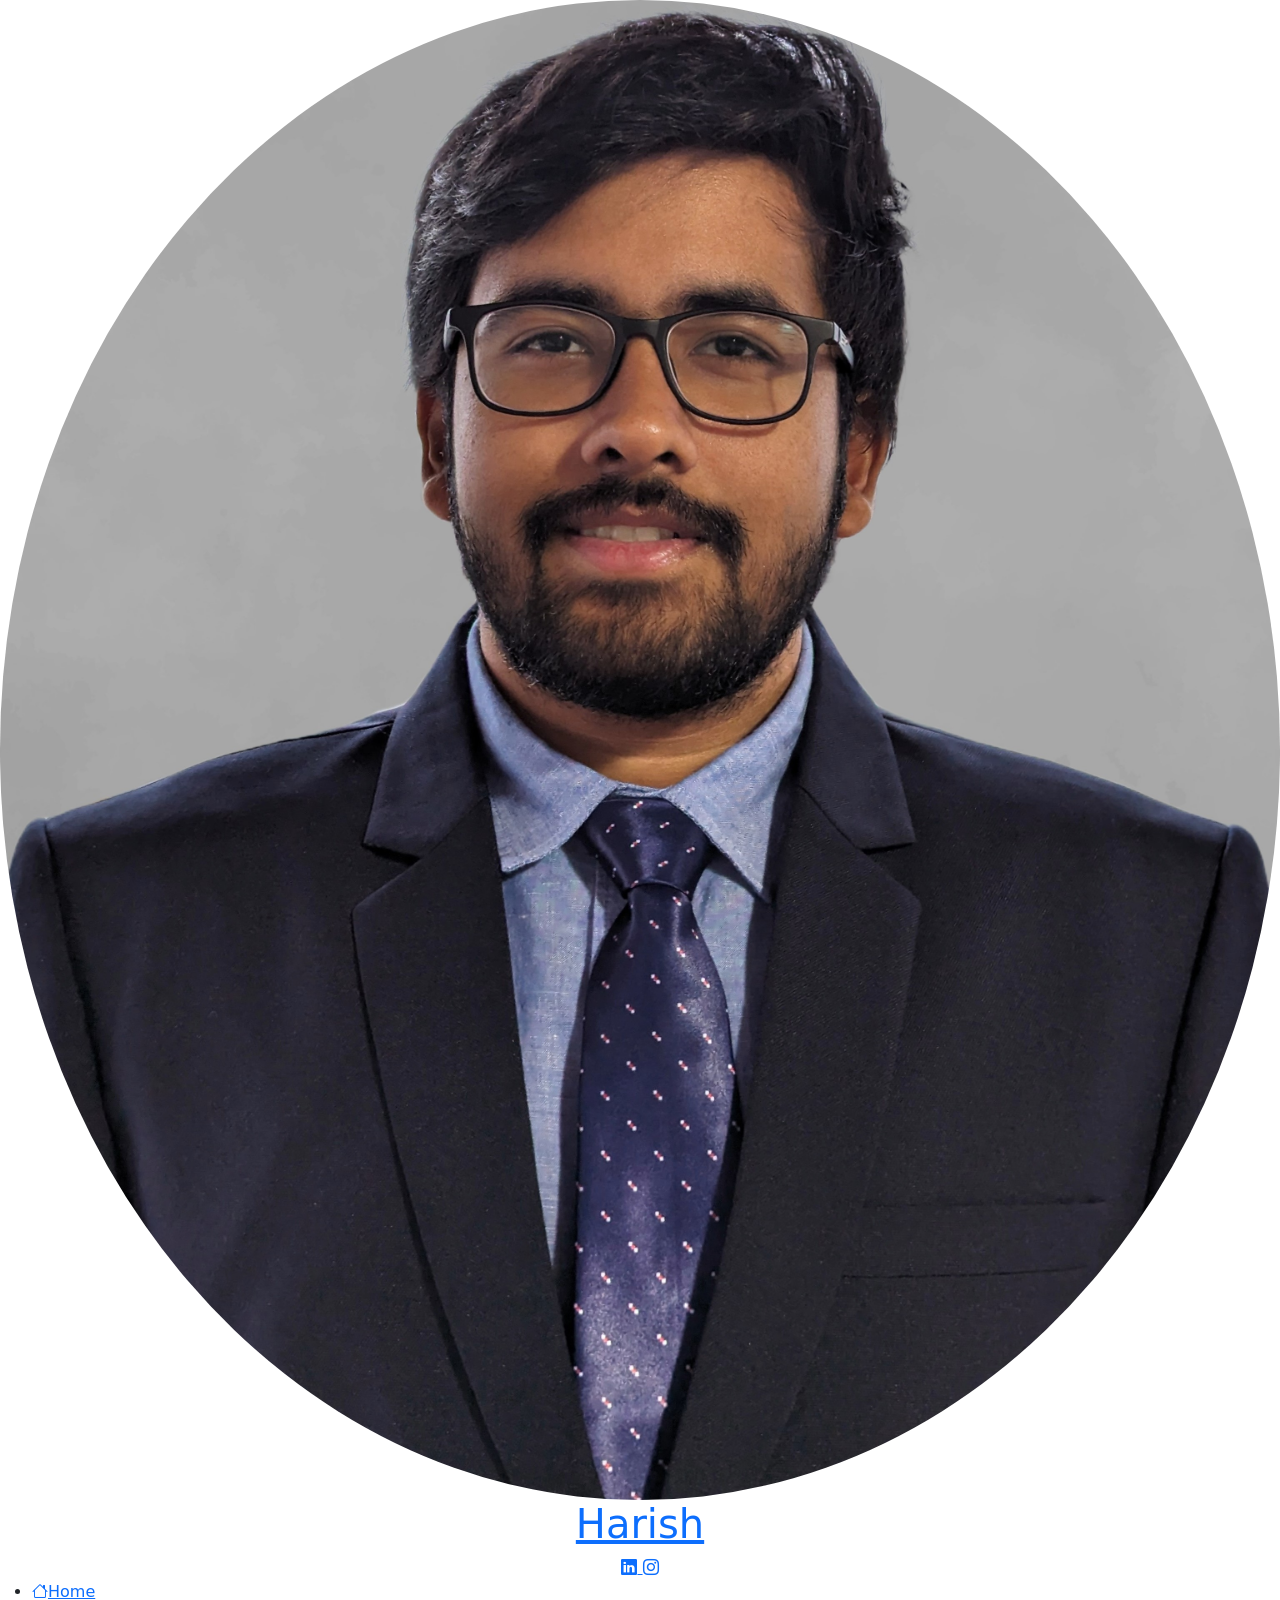
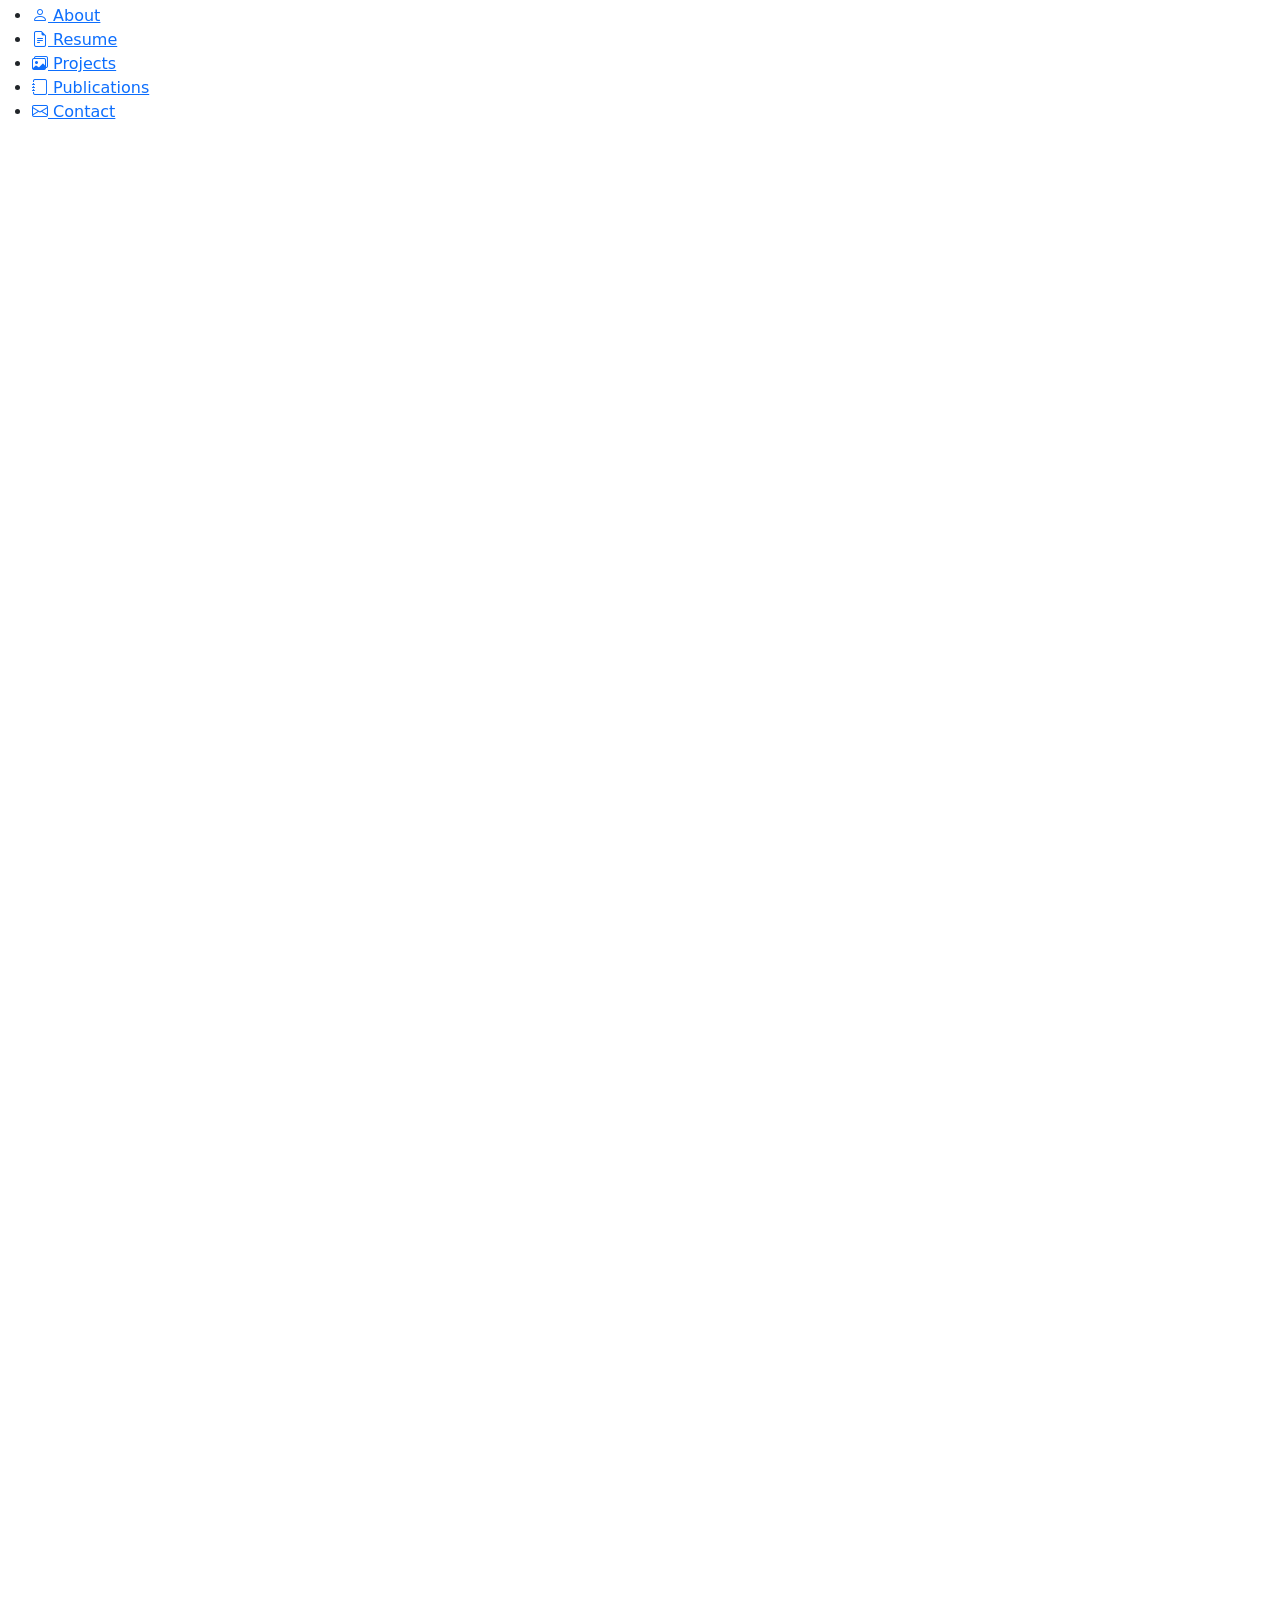
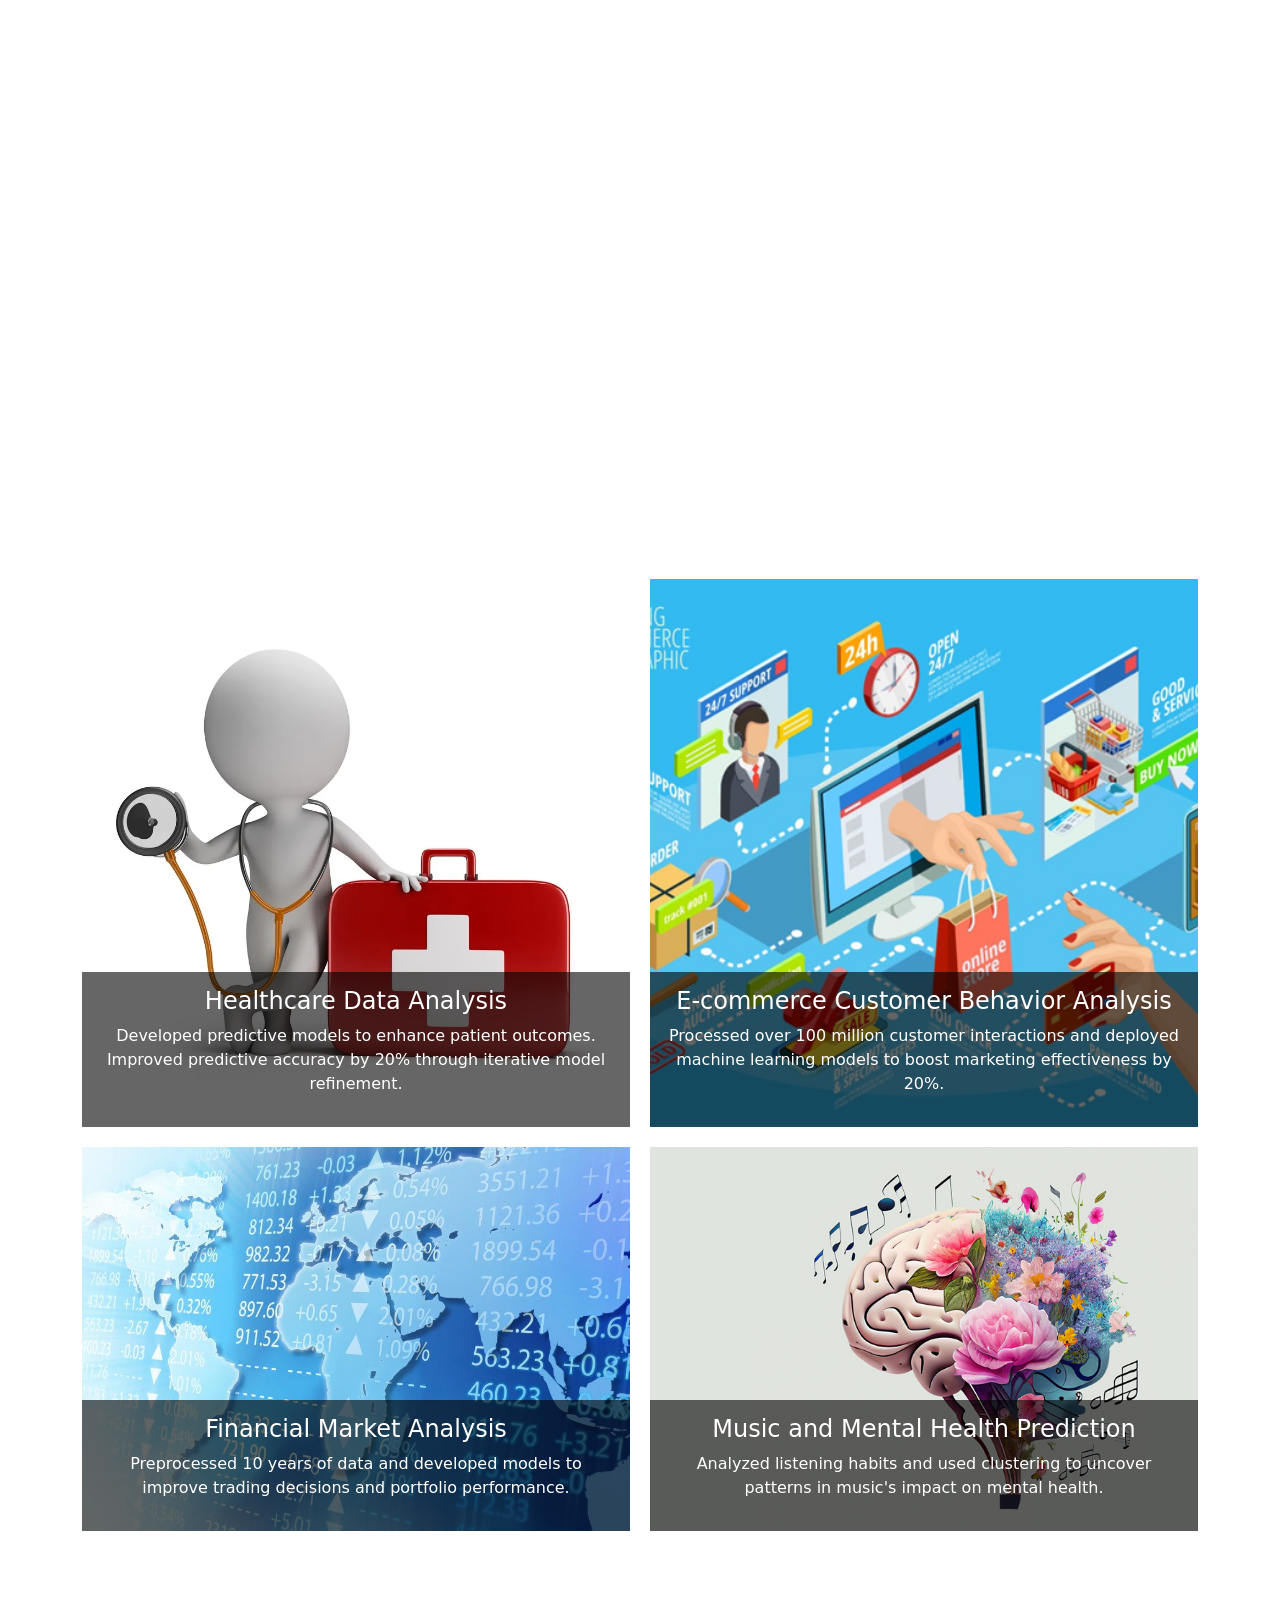
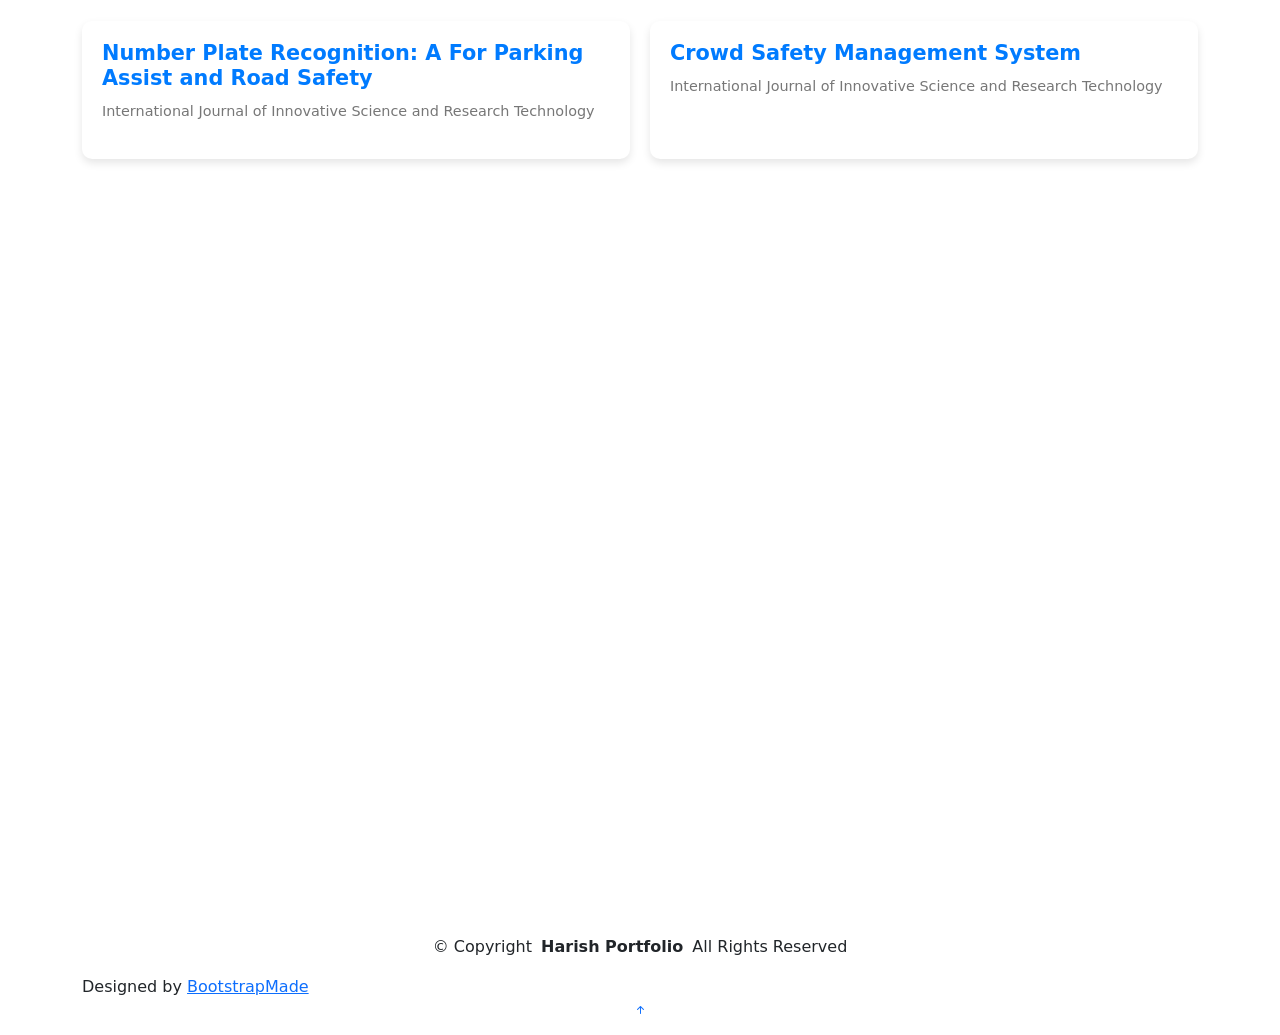
==== index.html @ 0afc2d3a "Update index.html" ====
<!DOCTYPE html>
<html lang="en">

<head>
  <meta charset="utf-8">
  <meta content="width=device-width, initial-scale=1.0" name="viewport">
  <title>Harish Portfolio</title>
  <meta content="" name="description">
  <meta content="" name="keywords">

  <!-- Favicons -->
  <link href="assets/img/Logo-Portfolio.jpg" rel="icon">
  <link href="assets/img/apple-touch-icon.png" rel="apple-touch-icon">

  <!-- Fonts -->
  <link href="https://fonts.googleapis.com" rel="preconnect">
  <link href="https://fonts.gstatic.com" rel="preconnect" crossorigin>
  <link href="https://fonts.googleapis.com/css2?family=Roboto:ital,wght@0,100;0,300;0,400;0,500;0,700;0,900;1,100;1,300;1,400;1,500;1,700;1,900&family=Poppins:ital,wght@0,100;0,200;0,300;0,400;0,500;0,600;0,700;0,800;0,900;1,100;1,200;1,300;1,400;1,500;1,600;1,700;1,800;1,900&family=Raleway:ital,wght@0,100;0,200;0,300;0,400;0,500;0,600;0,700;0,800;0,900;1,100;1,200;1,300;1,400;1,500;1,600;1,700;1,800;1,900&display=swap" rel="stylesheet">
  <link rel="stylesheet" href="https://cdnjs.cloudflare.com/ajax/libs/font-awesome/6.0.0-beta3/css/all.min.css">

  
  <!-- Vendor CSS Files -->
  <link href="assets/vendor/bootstrap/css/bootstrap.min.css" rel="stylesheet">
  <link href="assets/vendor/bootstrap-icons/bootstrap-icons.css" rel="stylesheet">
  <link href="assets/vendor/aos/aos.css" rel="stylesheet">
  <link href="assets/vendor/glightbox/css/glightbox.min.css" rel="stylesheet">
  <link href="assets/vendor/swiper/swiper-bundle.min.css" rel="stylesheet">

  <!-- Main CSS File -->
  <link href="assets/css/main.css" rel="stylesheet">

  <!-- =======================================================
  * Template Name: iPortfolio
  * Template URL: https://bootstrapmade.com/iportfolio-bootstrap-portfolio-websites-template/
  * Updated: Jun 29 2024 with Bootstrap v5.3.3
  * Author: BootstrapMade.com
  * License: https://bootstrapmade.com/license/
  ======================================================== -->
</head>

<body class="index-page">

  <header id="header" class="header dark-background d-flex flex-column">
    <i class="header-toggle d-xl-none bi bi-list"></i>

    <div class="profile-img">
      <img src="assets\img\prof.jpeg" alt="" class="img-fluid rounded-circle">
    </div>

    <a href="index.html" class="logo d-flex align-items-center justify-content-center">
      <!-- Uncomment the line below if you also wish to use an image logo -->
      <!-- <img src="assets/img/logo.png" alt=""> -->
      <h1 class="sitename">Harish</h1>
    </a>

    <div class="social-links text-center">
      <a href="https://www.linkedin.com/in/sreeharishar/" class="linkedin" target="_blank" rel="noopener noreferrer">
        <i class="bi bi-linkedin"></i>
      </a>
      <a href="https://www.instagram.com/__harishh.___/" class="instagram" target="_blank" rel="noopener noreferrer">
        <i class="bi bi-instagram"></i>
      </a>
    </div>
    

    <nav id="navmenu" class="navmenu">
      <ul>
        <li><a href="#hero" class="active"><i class="bi bi-house navicon"></i>Home</a></li>
        <li><a href="#about"><i class="bi bi-person navicon"></i> About</a></li>
        <li><a href="#resume"><i class="bi bi-file-earmark-text navicon"></i> Resume</a></li>
        <li><a href="#projects"><i class="bi bi-images navicon"></i> Projects</a></li>
        <li><a href="#publications"><i class="bi bi-journal navicon"></i> Publications</a></li>
        <li><a href="#contact"><i class="bi bi-envelope navicon"></i> Contact</a></li>
      </ul>
    </nav>

  </header>

  <main class="main">

    <!-- Hero Section -->
    <section id="hero" class="hero section dark-background">

      <img src="https://nursing.buffalo.edu/content/nursing/about-us/about-the-university/_jcr_content/par/image_0.img.original.jpg/1655302880400.jpg" alt="" data-aos="fade-in" class="">

      <div class="container" data-aos="fade-up" data-aos-delay="100">
        <h2>Sree Harish Rajan<br>Ambalam Rajasimman</h2>
        <p>I'm a <span class="typed" data-typed-items="Data Analyst,Data Scientist">Data Scientist</span><span class="typed-cursor typed-cursor--blink" aria-hidden="true"></span><span class="typed-cursor typed-cursor--blink" aria-hidden="true"></span></p>
      </div>

    </section><!-- /Hero Section -->

    <!-- About Section -->
<section id="about" class="about section">
  <!-- Section Title -->
  <div class="container section-title" data-aos="fade-up">
    <h2>About</h2>
    <p>I’m Harish, a Data Science graduate with expertise in Data Analytics, Machine Learning, and Big Data Technologies. With over three years of experience as a Data Analytics Specialist, I have a proven track record of creating impactful dashboards, optimizing data pipelines, and developing predictive models. Passionate about leveraging data to drive business decisions, I thrive on tackling complex challenges and contributing to innovative projects. My dedication lies in transforming raw data into actionable insights that enhance operational efficiency and business performance.</p>
  </div><!-- End Section Title -->

  <div class="container" data-aos="fade-up" data-aos-delay="100">
    <div class="row gy-4 justify-content-center">
      <div class="col-lg-4">
        <img src="assets\img\prof.jpeg" class="img-fluid rounded" alt="">
      </div>
      <div class="col-lg-8 content">
        <h2>Data Analyst</h2>
        <p class="py-3">
          Experienced in building data-driven solutions, my expertise spans across advanced analytics, machine learning, and cloud computing. I specialize in creating intuitive Power BI dashboards and developing scalable data pipelines to support decision-making.
        </p>
        <div class="row">
          <div class="col-lg-6">
            <ul>
              <li><i class="bi bi-chevron-right"></i> <strong>Phone:</strong> <span>+1 716 617 0242</span></li>
              <li><i class="bi bi-chevron-right"></i> <strong>Email:</strong> <span>sambalam@buffalo.edu</span></li>
            </ul>
          </div>
          <div class="col-lg-6">
            <ul>
              <li><i class="bi bi-chevron-right"></i> <strong>Degree:</strong> <span>Master’s in Data Science</span></li>
              <li><i class="bi bi-chevron-right"></i> <strong>Location:</strong> <span>USA</span></li>
            </ul>
          </div>
        </div>
      </div>
    </div>
  </div>
</section><!-- /About Section -->

<!-- Stats Section -->
<section id="stats" class="stats section">
  <div class="container" data-aos="fade-up" data-aos-delay="100">
    <div class="row gy-4">
      <div class="col-lg-3 col-md-6">
        <div class="stats-item">
          <i class="bi bi-emoji-smile"></i>
          <span data-purecounter-start="0" data-purecounter-end="3" data-purecounter-duration="1" class="purecounter"></span>
          <p><strong>Years of Experience</strong> <span>as Data Analyst</span></p>
        </div>
      </div><!-- End Stats Item -->

      <div class="col-lg-3 col-md-6">
        <div class="stats-item">
          <i class="bi bi-journal-richtext"></i>
          <span data-purecounter-start="0" data-purecounter-end="20" data-purecounter-duration="1" class="purecounter"></span>
          <p><strong>Plus Projects completed</strong> <span>successfully</span></p>
        </div>
      </div><!-- End Stats Item -->


         <!-- 
          <div class="col-lg-3 col-md-6">
            <div class="stats-item">
              <i class="bi bi-headset"></i>
              <span data-purecounter-start="0" data-purecounter-end="1453" data-purecounter-duration="1" class="purecounter"></span>
              <p><strong>Hours Of Support</strong> <span>aut commodi quaerat</span></p>
            </div>
          </div> 
          End Stats Item
           -->
          <!--
          <div class="col-lg-3 col-md-6">
            <div class="stats-item">
              <i class="bi bi-people"></i>
              <span data-purecounter-start="0" data-purecounter-end="32" data-purecounter-duration="1" class="purecounter"></span>
              <p><strong>Hard Workers</strong> <span>rerum asperiores dolor</span></p>
            </div>
          </div> 
          End Stats Item
           -->
            


        </div>

      </div>

    </section><!-- /Stats Section -->

<section id="skills" class="skills section light-background">

  <!-- Section Title -->
  <div class="container section-title" data-aos="fade-up">
    <h2>Skills</h2>
  </div><!-- End Section Title -->

  <div class="container" data-aos="fade-up" data-aos-delay="100">

    <div class="row skills-content skills-animation">

      <div class="col-lg-6">

        <div class="progress">
          <span class="skill"><span>Data Analysis</span> <i class="val">90%</i></span>
          <div class="progress-bar-wrap">
            <div class="progress-bar" role="progressbar" aria-valuenow="90" aria-valuemin="0" aria-valuemax="100"></div>
          </div>
        </div><!-- End Skills Item -->

        <div class="progress">
          <span class="skill"><span>SQL (MySQL, PostgreSQL, MS SQL)</span> <i class="val">90%</i></span>
          <div class="progress-bar-wrap">
            <div class="progress-bar" role="progressbar" aria-valuenow="90" aria-valuemin="0" aria-valuemax="100"></div>
          </div>
        </div><!-- End Skills Item -->

        <div class="progress">
          <span class="skill"><span>Data Visualization</span> <i class="val">85%</i></span>
          <div class="progress-bar-wrap">
            <div class="progress-bar" role="progressbar" aria-valuenow="85" aria-valuemin="0" aria-valuemax="100"></div>
          </div>
        </div><!-- End Skills Item -->

        <div class="progress">
          <span class="skill"><span>Power BI</span> <i class="val">85%</i></span>
          <div class="progress-bar-wrap">
            <div class="progress-bar" role="progressbar" aria-valuenow="85" aria-valuemin="0" aria-valuemax="100"></div>
          </div>
        </div><!-- End Skills Item -->

        <div class="progress">
          <span class="skill"><span>Tableau</span> <i class="val">80%</i></span>
          <div class="progress-bar-wrap">
            <div class="progress-bar" role="progressbar" aria-valuenow="80" aria-valuemin="0" aria-valuemax="100"></div>
          </div>
        </div><!-- End Skills Item -->

        <div class="progress">
          <span class="skill"><span>Machine Learning</span> <i class="val">75%</i></span>
          <div class="progress-bar-wrap">
            <div class="progress-bar" role="progressbar" aria-valuenow="75" aria-valuemin="0" aria-valuemax="100"></div>
          </div>
        </div><!-- End Skills Item -->

        <div class="progress">
          <span class="skill"><span>Python (Pandas, NumPy, Scikit-Learn)</span> <i class="val">80%</i></span>
          <div class="progress-bar-wrap">
            <div class="progress-bar" role="progressbar" aria-valuenow="80" aria-valuemin="0" aria-valuemax="100"></div>
          </div>
        </div><!-- End Skills Item -->

      </div>

      <div class="col-lg-6">

        <div class="progress">
          <span class="skill"><span>Predictive Modeling</span> <i class="val">75%</i></span>
          <div class="progress-bar-wrap">
            <div class="progress-bar" role="progressbar" aria-valuenow="75" aria-valuemin="0" aria-valuemax="100"></div>
          </div>
        </div><!-- End Skills Item -->

        <div class="progress">
          <span class="skill"><span>Statistical Data Analysis</span> <i class="val">75%</i></span>
          <div class="progress-bar-wrap">
            <div class="progress-bar" role="progressbar" aria-valuenow="75" aria-valuemin="0" aria-valuemax="100"></div>
          </div>
        </div><!-- End Skills Item -->

        <div class="progress">
          <span class="skill"><span>AWS (S3, Redshift, Lambda)</span> <i class="val">70%</i></span>
          <div class="progress-bar-wrap">
            <div class="progress-bar" role="progressbar" aria-valuenow="70" aria-valuemin="0" aria-valuemax="100"></div>
          </div>
        </div><!-- End Skills Item -->

        <div class="progress">
          <span class="skill"><span>Data Mining & ETL Processes</span> <i class="val">70%</i></span>
          <div class="progress-bar-wrap">
            <div class="progress-bar" role="progressbar" aria-valuenow="70" aria-valuemin="0" aria-valuemax="100"></div>
          </div>
        </div><!-- End Skills Item -->

        <div class="progress">
          <span class="skill"><span>Cloud Computing (Google Cloud Platform, AWS)</span> <i class="val">70%</i></span>
          <div class="progress-bar-wrap">
            <div class="progress-bar" role="progressbar" aria-valuenow="70" aria-valuemin="0" aria-valuemax="100"></div>
          </div>
        </div><!-- End Skills Item -->

        <div class="progress">
          <span class="skill"><span>Big Data Technologies (Apache Spark, Hadoop)</span> <i class="val">75%</i></span>
          <div class="progress-bar-wrap">
            <div class="progress-bar" role="progressbar" aria-valuenow="75" aria-valuemin="0" aria-valuemax="100"></div>
          </div>
        </div><!-- End Skills Item -->

      </div>

    </div>

  </div>

</section><!-- /Skills Section -->



<!-- Resume Section -->
<section id="resume" class="resume section">

  <!-- Section Title -->
  <div class="container section-title" data-aos="fade-up">
    <h2>Resume</h2>
    <p>Experienced Data Analyst with a strong background in statistical analysis, data visualization, and machine learning. Proven track record of improving data efficiency and decision-making through advanced analytical skills and expertise in tools like Power BI, SQL, and machine learning techniques.</p>
  </div><!-- End Section Title -->

  <div class="container">

    <div class="row">
      

      <!-- Professional Experience Section (Updated) -->
      <div class="col-lg-6" data-aos="fade-up" data-aos-delay="100">
        <h3 class="resume-title">Professional Experience</h3>

        <div class="resume-item">
          <h4>Data Analytics Specialist</h4>
          <h5>Jan 2020 - Jan 2023</h5>
          <p><em>SRS Electronics, India</em></p>
          <ul>
            <li>Automated Power BI dashboards using Python and DAX, streamlining reporting processes and enhancing decision-making through real-time insights.</li>
            <li>Designed and implemented optimized data pipelines using AWS services (S3, Lambda, Redshift), reducing processing time by 40% and improving data retrieval efficiency.</li>
            <li>Developed predictive models using machine learning techniques (Scikit-Learn, Pandas), improving customer satisfaction by 15% through better-targeted strategies.</li>
            <li>Built interactive Power BI reports and dashboards, incorporating key performance indicators (KPIs) to support strategic business decisions, improving operational transparency.</li>
            <li>Collaborated with cross-functional teams to build scalable data-driven solutions, solving key organizational challenges and driving operational efficiency.</li>
            <li>Used SQL and PostgreSQL to create and maintain robust ETL processes, ensuring seamless integration and data consistency across business-critical systems.</li>
            <li>Conducted statistical analysis (e.g., regression, hypothesis testing) to identify trends and anomalies, leading to a 10% increase in sales performance.</li>
          </ul>
        </div><!-- End Resume Item -->

      </div><!-- End Professional Experience Section -->

      <!-- Education Section (Updated) -->
      <div class="col-lg-6" data-aos="fade-up" data-aos-delay="200">
        <h3 class="resume-title">Education</h3>

        <div class="resume-item">
          <h4>Master of Science in Data Science</h4>
          <h5>2023-2024</h5>
          <p><em>University at Buffalo - SUNY, NY</em></p>
          <p>Completed my Master's in Data Science, with a focus on Statistical Analysis, Data Intensive Computing, Machine Learning, Data Mining, and Data Visualization. Applied machine learning algorithms for predictive analytics, significantly improving decision-making processes.</p>
        </div><!-- End Resume Item -->

        <div class="resume-item">
          <h4>Bachelor's in Electronics and Communication Engineering</h4>
          <h5>2017-2021</h5>
          <p><em>Anna University, India</em></p>
          <p>Completed my Bachelor's in Electronics and Communication Engineering, building a strong foundation in Electronics, Communication Systems, and Signal Processing, which enhanced my problem-solving abilities in data analytics and engineering domains.</p>
        </div><!-- End Resume Item -->

      </div><!-- End Education Section -->

    </div><!-- End Row -->



    
<!-- Resume PDF Link -->
<section id="resume" class="resume section light-background">
  <div class="container" data-aos="fade-up">
    <div class="row gy-4">
      <div class="col-lg-4 col-md-6 mx-auto">
        <div class="card download-card" style="border: 1px solid #007bff; border-radius: 8px; overflow: hidden; background-color: #fff; padding: 30px; text-align: center;">
          <!-- Download Text -->
          <a href="assets/resume/resume.pdf" target="_blank" class="btn btn-primary" style="text-decoration: none; color: #007bff; font-size: 1.2em;">Download My Resume</a>
        </div>
      </div><!-- End Resume Card -->
    </div>
  </div>
</section><!-- End Resume Section -->

<!-- CSS for Hover Magnify Effect -->
<style>
  .download-card {
    transition: transform 0.3s ease-in-out;
  }

  .download-card:hover {
    transform: scale(1.25); /* Slight magnification effect */
  }

  .btn-primary {
    border-color: #007bff;
    background-color: #007bff;
  }

  .btn-primary:hover {
    background-color: #0056b3;
    border-color: #0056b3;
  }
</style>

    


  </div><!-- End Container -->

</section><!-- End Resume Section -->


<!-- Project Section -->
<section id="projects" class="projects section light-background">

  <!-- Section Title -->
  <div class="container section-title" data-aos="fade-up">
    <h2>Projects</h2>
    <p>Developed predictive models and visualized data insights in healthcare, e-commerce, and financial sectors, improving outcomes and efficiency by up to 30%. Enhanced decision-making through advanced data processing and real-time analytics.</p>
  </div><!-- End Section Title -->

  <div class="container">

    <div class="portfolio-grid" style="display: flex; flex-wrap: wrap; gap: 20px;">
      <div class="portfolio-item" style="flex: 1 1 calc(50% - 20px); box-sizing: border-box; position: relative; overflow: hidden;">
        <img src="assets/img/portfolio/healthcare.jpg" alt="Healthcare Data Analysis" class="project-image">
        <div class="portfolio-info" style="position: absolute; bottom: 0; left: 0; right: 0; background: rgba(0, 0, 0, 0.6); color: #fff; padding: 15px; text-align: center;">
          <h4 style="color: #fff;">Healthcare Data Analysis</h4>
          <p>Developed predictive models to enhance patient outcomes. Improved predictive accuracy by 20% through iterative model refinement.</p>
        </div>
      </div><!-- End Portfolio Item -->

      <div class="portfolio-item" style="flex: 1 1 calc(50% - 20px); box-sizing: border-box; position: relative; overflow: hidden;">
        <img src="assets/img/portfolio/ecommerce.jpg" alt="E-commerce Customer Behavior Analysis" class="project-image">
        <div class="portfolio-info" style="position: absolute; bottom: 0; left: 0; right: 0; background: rgba(0, 0, 0, 0.6); color: #fff; padding: 15px; text-align: center;">
          <h4 style="color: #fff;">E-commerce Customer Behavior Analysis</h4>
          <p>Processed over 100 million customer interactions and deployed machine learning models to boost marketing effectiveness by 20%.</p>
        </div>
      </div><!-- End Portfolio Item -->

      <div class="portfolio-item" style="flex: 1 1 calc(50% - 20px); box-sizing: border-box; position: relative; overflow: hidden;">
        <img src="assets/img/portfolio/financial.jpg" alt="Financial Market Analysis and Predictive Modeling" class="project-image">
        <div class="portfolio-info" style="position: absolute; bottom: 0; left: 0; right: 0; background: rgba(0, 0, 0, 0.6); color: #fff; padding: 15px; text-align: center;">
          <h4 style="color: #fff;">Financial Market Analysis</h4>
          <p>Preprocessed 10 years of data and developed models to improve trading decisions and portfolio performance.</p>
        </div>
      </div><!-- End Portfolio Item -->

      <div class="portfolio-item" style="flex: 1 1 calc(50% - 20px); box-sizing: border-box; position: relative; overflow: hidden;">
        <img src="assets/img/portfolio/music.jpg" alt="Music and Mental Health Prediction" class="project-image">
        <div class="portfolio-info" style="position: absolute; bottom: 0; left: 0; right: 0; background: rgba(0, 0, 0, 0.6); color: #fff; padding: 15px; text-align: center;">
          <h4 style="color: #fff;">Music and Mental Health Prediction</h4>
          <p>Analyzed listening habits and used clustering to uncover patterns in music's impact on mental health.</p>
        </div>
      </div><!-- End Portfolio Item -->

    </div><!-- End Portfolio Grid -->

  </div>

</section><!-- /Project Section -->

<!-- CSS for Image Hover Magnification -->
<style>
  .project-image {
    transition: transform 0.3s ease;
    object-fit: cover; /* Maintain aspect ratio, crop to fit */
    width: 100%;
    height: 100%;
  }

  .portfolio-item:hover .project-image {
    transform: scale(1.25); /* Slightly magnify image on hover */
  }
</style>



    

 <!-- Publications Section -->
<section id="publications" class="publications section light-background">
  <div class="container section-title" data-aos="fade-up">
    <h2>Publications</h2>
    <p>Explore my published research on topics related to AI, data science, and more.</p>
  </div><!-- End Section Title -->

  <div class="container publication-container">
    <!-- First Publication -->
    <div class="publication-card">
      <h4>
        <a href="https://ijisrt.com/number-plate-recognition-a-for-parking-assist-and-road-safety" target="_blank" class="publication-link">Number Plate Recognition: A For Parking Assist and Road Safety</a>
      </h4>
      <p>International Journal of Innovative Science and Research Technology</p>
    </div><!-- End First Publication -->

    <!-- Second Publication -->
    <div class="publication-card">
      <h4>
        <a href="https://ijisrt.com/crowd-safety-management-system" target="_blank" class="publication-link">Crowd Safety Management System</a>
      </h4>
      <p>International Journal of Innovative Science and Research Technology</p>
    </div><!-- End Second Publication -->
  </div><!-- End Publication Container -->
</section><!-- End Publications Section -->

<!-- CSS for Card Layout -->
<style>
  .publication-container {
    display: grid;
    grid-template-columns: 1fr 1fr;
    gap: 20px;
    margin-top: 20px;
  }

  .publication-card {
    background: #fff;
    border-radius: 10px;
    box-shadow: 0 4px 8px rgba(0, 0, 0, 0.1);
    padding: 20px;
    margin-bottom: 20px;
    transition: transform 0.3s ease, box-shadow 0.3s ease;
    overflow: hidden;
    cursor: pointer;
  }

  .publication-card:hover {
    transform: scale(1.05);
    box-shadow: 0 8px 16px rgba(0, 0, 0, 0.2);
  }

  .publication-card h4 {
    margin: 0;
    font-size: 1.3em;
    font-weight: bold;
  }

  .publication-card p {
    margin-top: 10px;
    color: #777;
    font-size: 0.9em;
  }

  .publication-link {
    color: #007bff;
    text-decoration: none;
    font-weight: bold;
  }

  .publication-link:hover {
    color: #0056b3;
  }

  /* Responsiveness */
  @media (max-width: 768px) {
    .publication-container {
      grid-template-columns: 1fr;
    }
  }
</style>

    


  
    <!-- Contact Section -->
    <section id="contact" class="contact section">

      <!-- Section Title -->
      <div class="container section-title" data-aos="fade-up">
        <h2>Contact</h2>
        <p></p>
      </div><!-- End Section Title -->

      <div class="container" data-aos="fade-up" data-aos-delay="100">

        <div class="row gy-4">

          <div class="col-lg-5">

            <div class="info-wrap">
              <div class="info-item d-flex" data-aos="fade-up" data-aos-delay="200">
                <i class="bi bi-geo-alt flex-shrink-0"></i>
                <div>
                  <h3>Address</h3>
                  <p>Buffalo, NY</p>
                </div>
              </div><!-- End Info Item -->

              <div class="info-item d-flex" data-aos="fade-up" data-aos-delay="300">
                <i class="bi bi-telephone flex-shrink-0"></i>
                <div>
                  <h3>Call</h3>
                  <p>+1 716 617 0242</p>
                </div>
              </div><!-- End Info Item -->

              <div class="info-item d-flex" data-aos="fade-up" data-aos-delay="400">
                <i class="bi bi-envelope flex-shrink-0"></i>
                <div>
                  <h3>Email</h3>
                  <p>sambalam@buffalo.edu</p>
                </div>
              </div><!-- End Info Item -->

              <iframe src="https://www.google.com/maps/embed?pb=!1m18!1m12!1m3!1d93532.52333437701!2d-78.86444230000001!3d42.89623895!2m3!1f0!2f0!3f0!3m2!1i1024!2i768!4f13.1!3m3!1m2!1s0x89d3126152dfe5a1%3A0x982304a5181f8171!2sBuffalo%2C%20NY!5e0!3m2!1sen!2sus!4v1724697043088!5m2!1sen!2sus" width="600" height="450" style="border:0;" allowfullscreen="" loading="lazy" referrerpolicy="no-referrer-when-downgrade" frameborder="0" style="border:0; width: 100%; height: 270px;" allowfullscreen="" loading="lazy" referrerpolicy="no-referrer-when-downgrade"></iframe>
            </div>
          </div>

          <div class="col-lg-7">
            <form action="forms/contact.php" method="post" class="php-email-form" data-aos="fade-up" data-aos-delay="200">
              <div class="row gy-4">

                <div class="col-md-6">
                  <label for="name-field" class="pb-2">Your Name</label>
                  <input type="text" name="name" id="name-field" class="form-control" required="">
                </div>

                <div class="col-md-6">
                  <label for="email-field" class="pb-2">Your Email</label>
                  <input type="email" class="form-control" name="email" id="email-field" required="">
                </div>

                <div class="col-md-12">
                  <label for="subject-field" class="pb-2">Subject</label>
                  <input type="text" class="form-control" name="subject" id="subject-field" required="">
                </div>

                <div class="col-md-12">
                  <label for="message-field" class="pb-2">Message</label>
                  <textarea class="form-control" name="message" rows="10" id="message-field" required=""></textarea>
                </div>

                <div class="col-md-12 text-center">
                  <div class="loading">Loading</div>
                  <div class="error-message"></div>
                  <div class="sent-message">Your message has been sent. Thank you!</div>

                  <button type="submit">Send Message</button>
                </div>

              </div>
            </form>
          </div><!-- End Contact Form -->

        </div>

      </div>

    </section><!-- /Contact Section -->

  </main>

  <footer id="footer" class="footer position-relative light-background">

    <div class="container">
      <div class="copyright text-center ">
        <p>© <span>Copyright</span> <strong class="px-1 sitename">Harish Portfolio</strong> <span>All Rights Reserved</span></p>
      </div>
      <div class="credits">
        <!-- All the links in the footer should remain intact. -->
        <!-- You can delete the links only if you've purchased the pro version. -->
        <!-- Licensing information: https://bootstrapmade.com/license/ -->
        <!-- Purchase the pro version with working PHP/AJAX contact form: [buy-url] -->
        Designed by <a href="https://bootstrapmade.com/">BootstrapMade</a>
      </div>
    </div>

  </footer>

  <!-- Scroll Top -->
  <a href="#" id="scroll-top" class="scroll-top d-flex align-items-center justify-content-center"><i class="bi bi-arrow-up-short"></i></a>

  <!-- Preloader -->
  <div id="preloader"></div>

  <!-- Vendor JS Files -->
  <script src="assets/vendor/bootstrap/js/bootstrap.bundle.min.js"></script>
  <script src="assets/vendor/php-email-form/validate.js"></script>
  <script src="assets/vendor/aos/aos.js"></script>
  <script src="assets/vendor/typed.js/typed.umd.js"></script>
  <script src="assets/vendor/purecounter/purecounter_vanilla.js"></script>
  <script src="assets/vendor/waypoints/noframework.waypoints.js"></script>
  <script src="assets/vendor/glightbox/js/glightbox.min.js"></script>
  <script src="assets/vendor/imagesloaded/imagesloaded.pkgd.min.js"></script>
  <script src="assets/vendor/isotope-layout/isotope.pkgd.min.js"></script>
  <script src="assets/vendor/swiper/swiper-bundle.min.js"></script>

  <!-- Main JS File -->
  <script src="assets/js/main.js"></script>

</body>

</html>
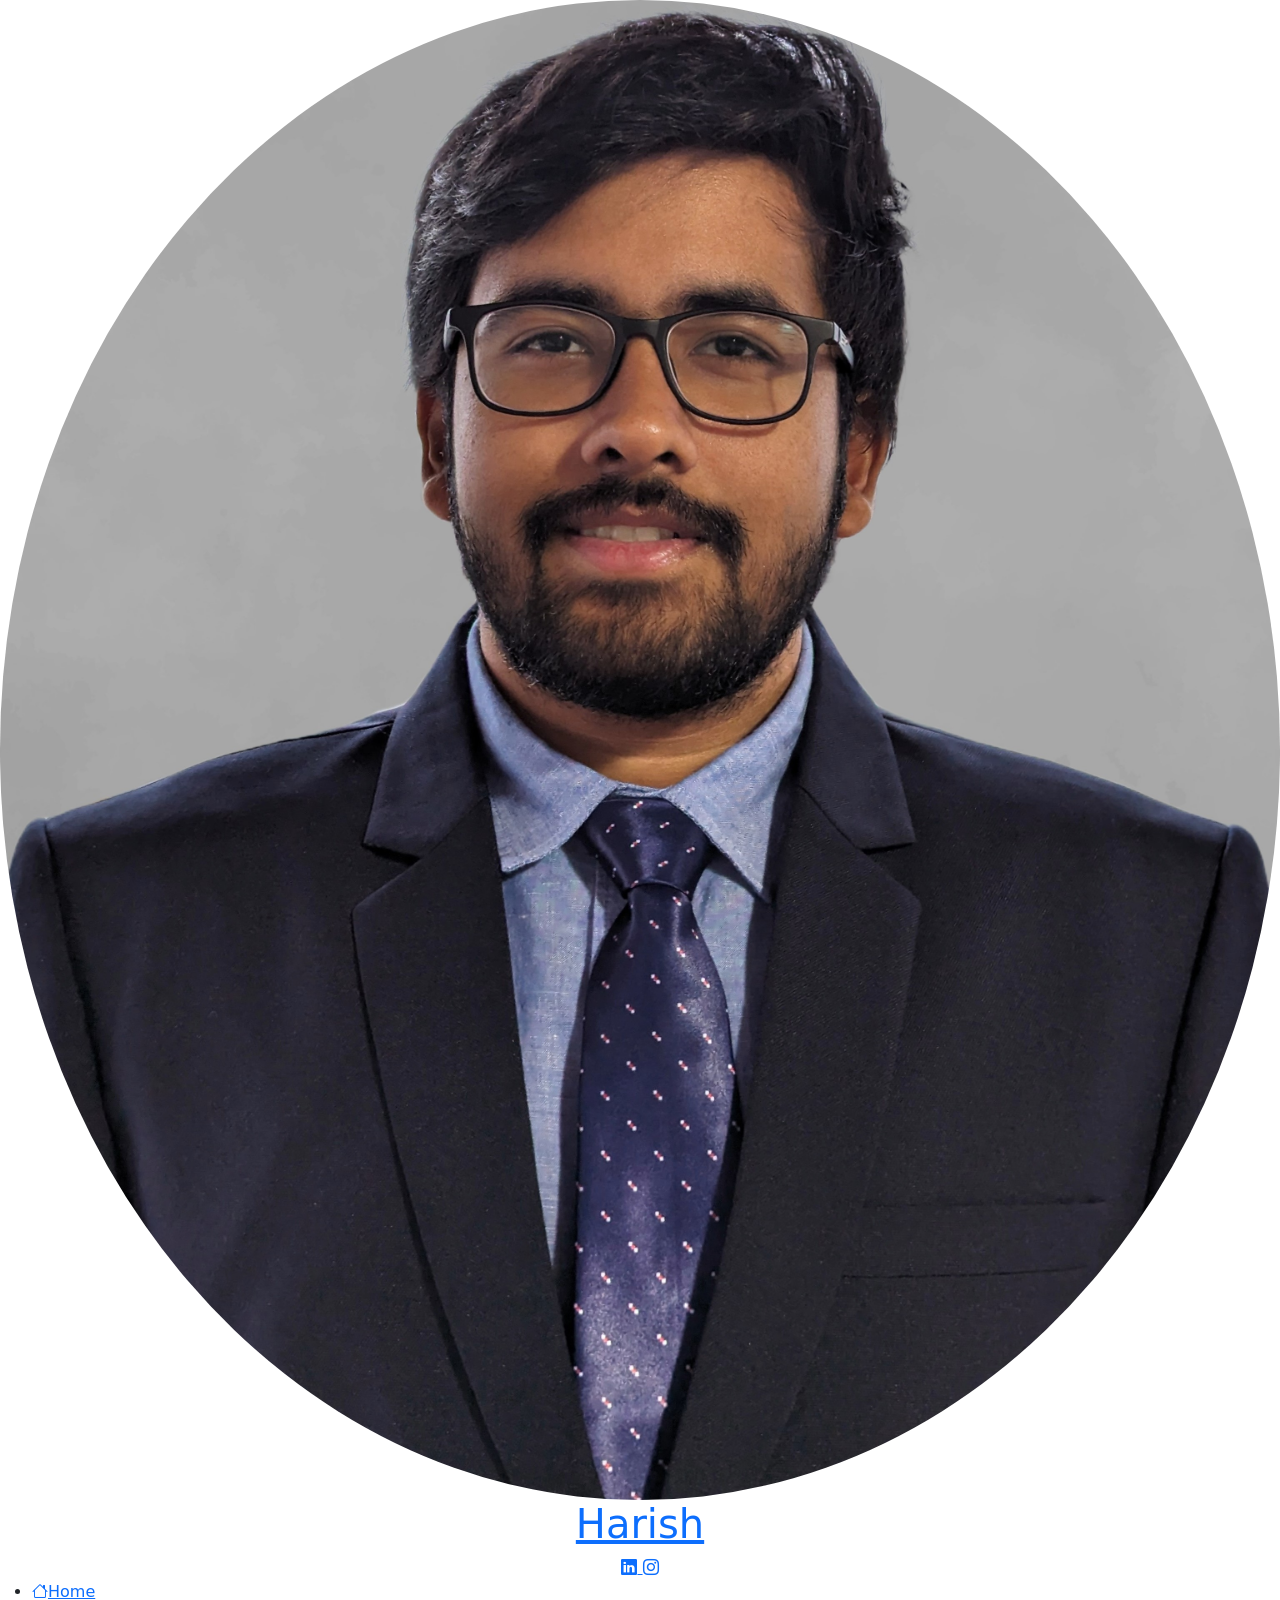
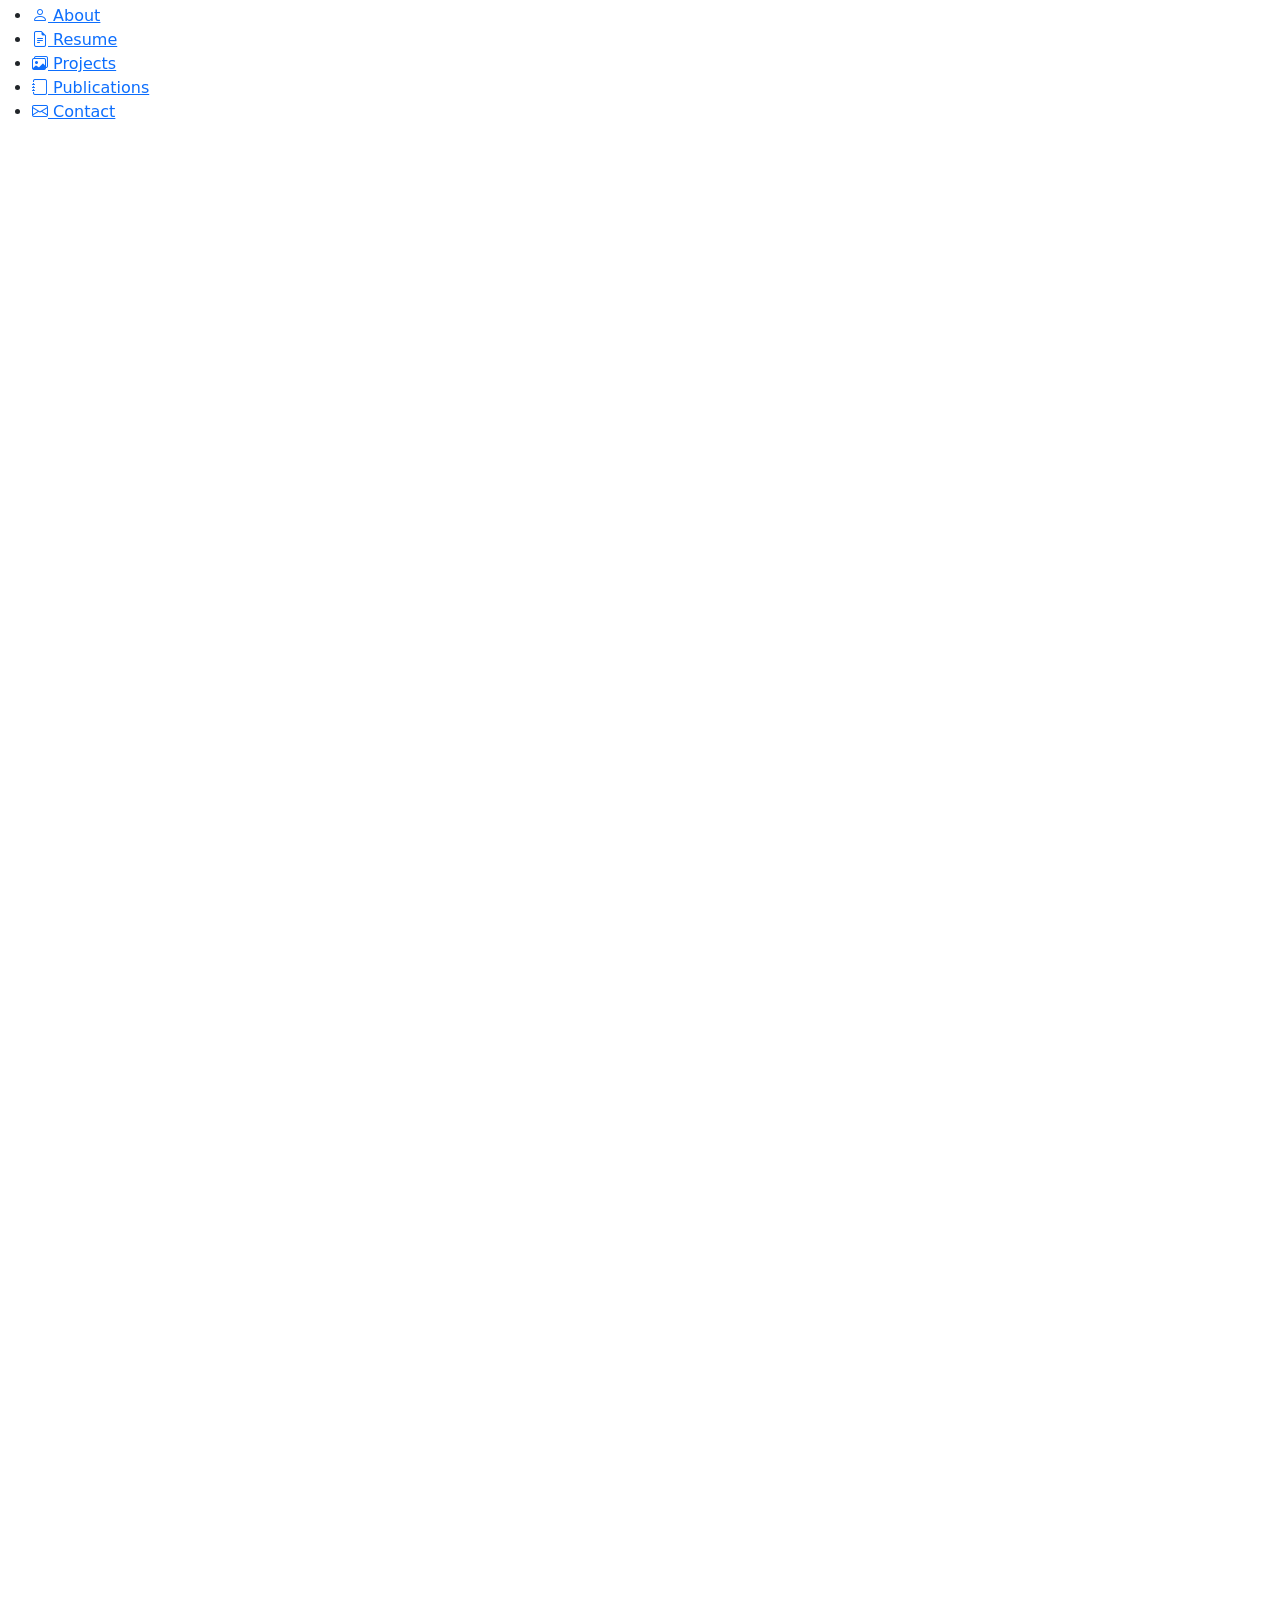
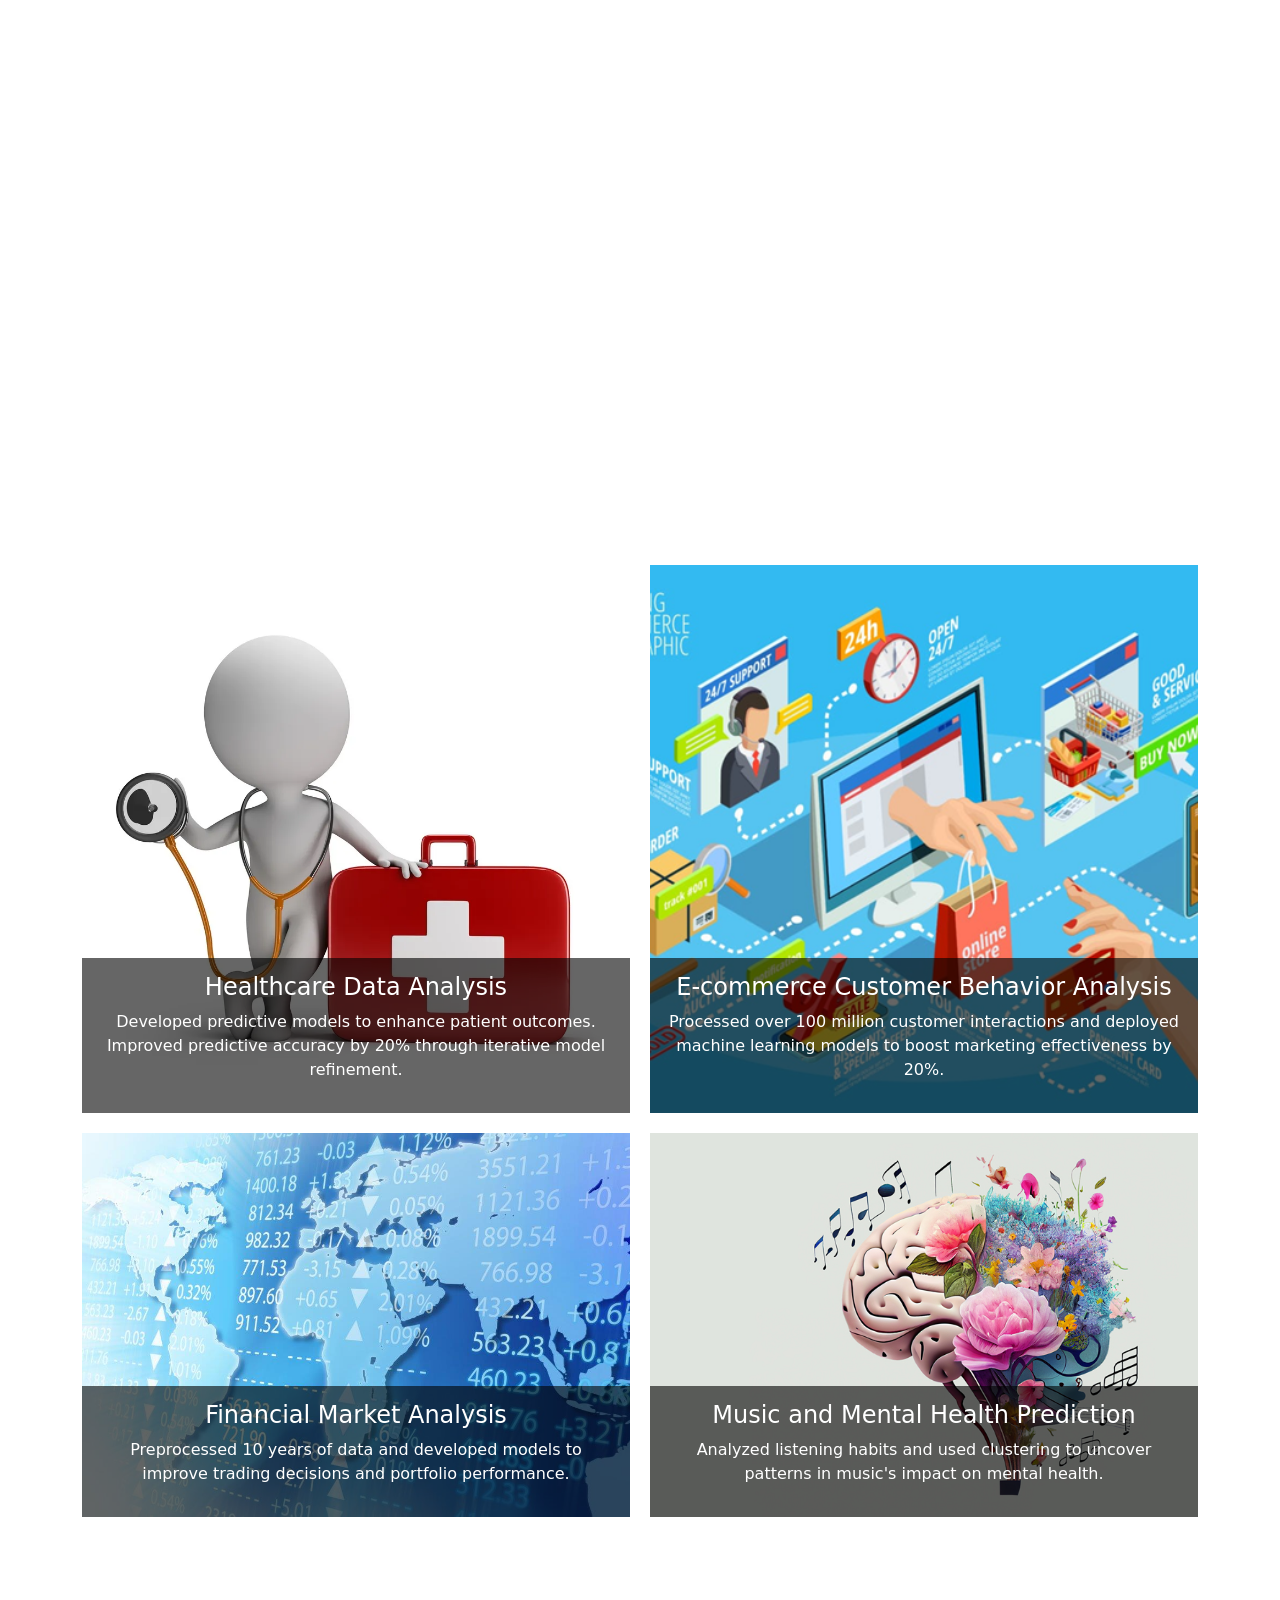
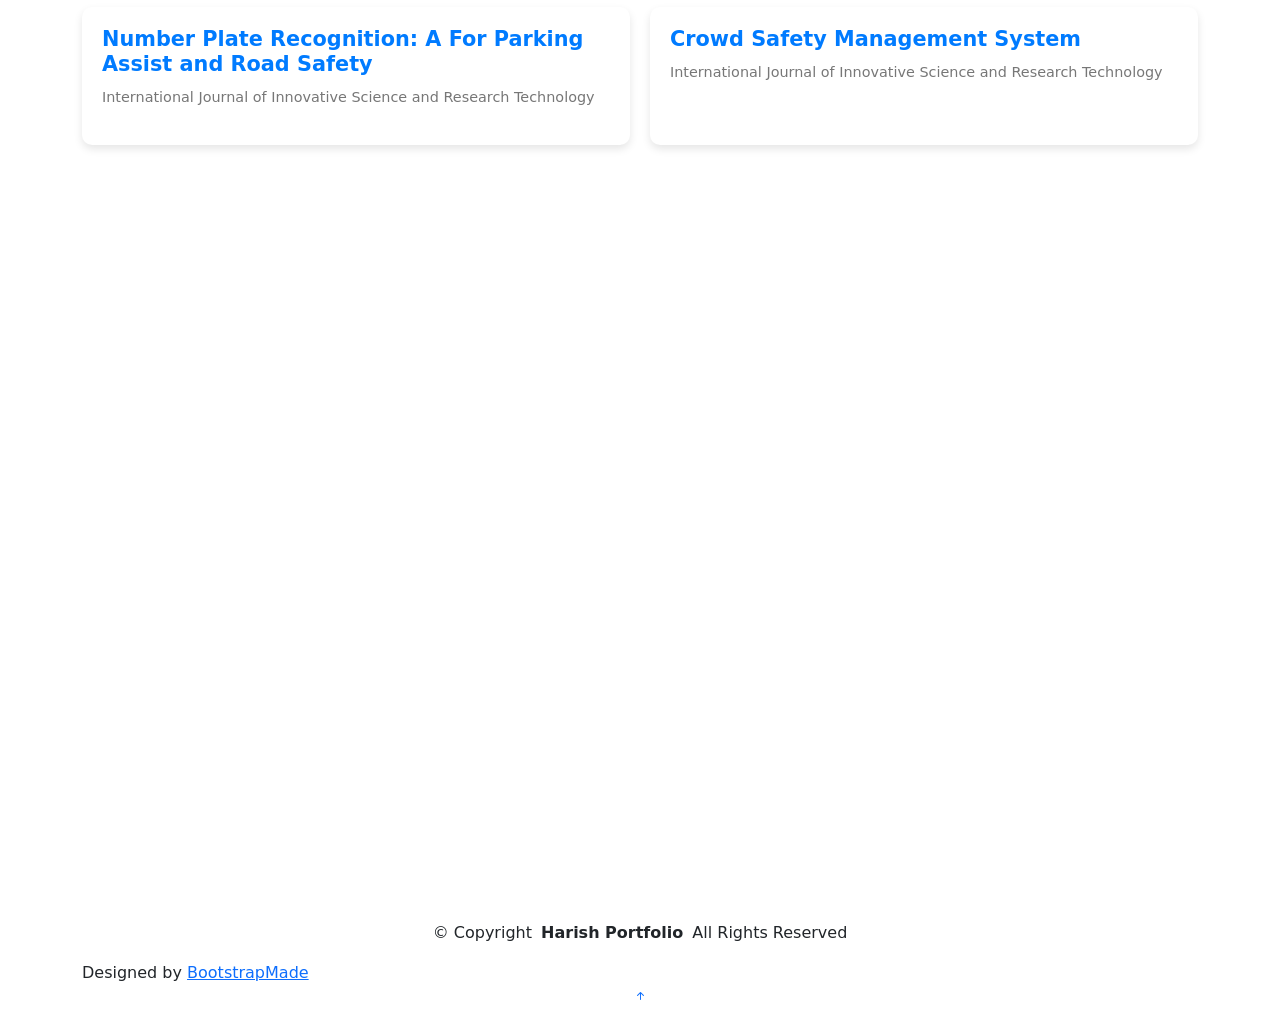
==== commit 1d8b2abf: "Update index.html" ====
--- a/index.html
+++ b/index.html
@@ -354,15 +354,14 @@
 
 
 
-    
-<!-- Resume PDF Link -->
+ <!-- Resume PDF Link -->
 <section id="resume" class="resume section light-background">
   <div class="container" data-aos="fade-up">
     <div class="row gy-4">
       <div class="col-lg-4 col-md-6 mx-auto">
-        <div class="card download-card" style="border: 1px solid #007bff; border-radius: 8px; overflow: hidden; background-color: #fff; padding: 30px; text-align: center;">
+        <div class="card download-card" style="border: 1px solid #f0f0f0; border-radius: 8px; overflow: hidden; background-color: #fff; padding: 30px; text-align: center;">
           <!-- Download Text -->
-          <a href="assets/resume/resume.pdf" target="_blank" class="btn btn-primary" style="text-decoration: none; color: #007bff; font-size: 1.2em;">Download My Resume</a>
+          <a href="assets/resume/resume.pdf" target="_blank" class="download-link" style="text-decoration: none; color: #333; font-size: 1.2em;">Download My Resume</a>
         </div>
       </div><!-- End Resume Card -->
     </div>
@@ -376,21 +375,18 @@
   }
 
   .download-card:hover {
-    transform: scale(1.25); /* Slight magnification effect */
-  }
-
-  .btn-primary {
-    border-color: #007bff;
-    background-color: #007bff;
-  }
-
-  .btn-primary:hover {
-    background-color: #0056b3;
-    border-color: #0056b3;
+    transform: scale(1.05); /* Slight magnification effect */
+  }
+
+  .download-link {
+    color: #333; /* Default text color */
+    transition: color 0.3s ease;
+  }
+
+  .download-link:hover {
+    color: #007bff; /* Blue color on hover */
   }
 </style>
-
-    
 
 
   </div><!-- End Container -->
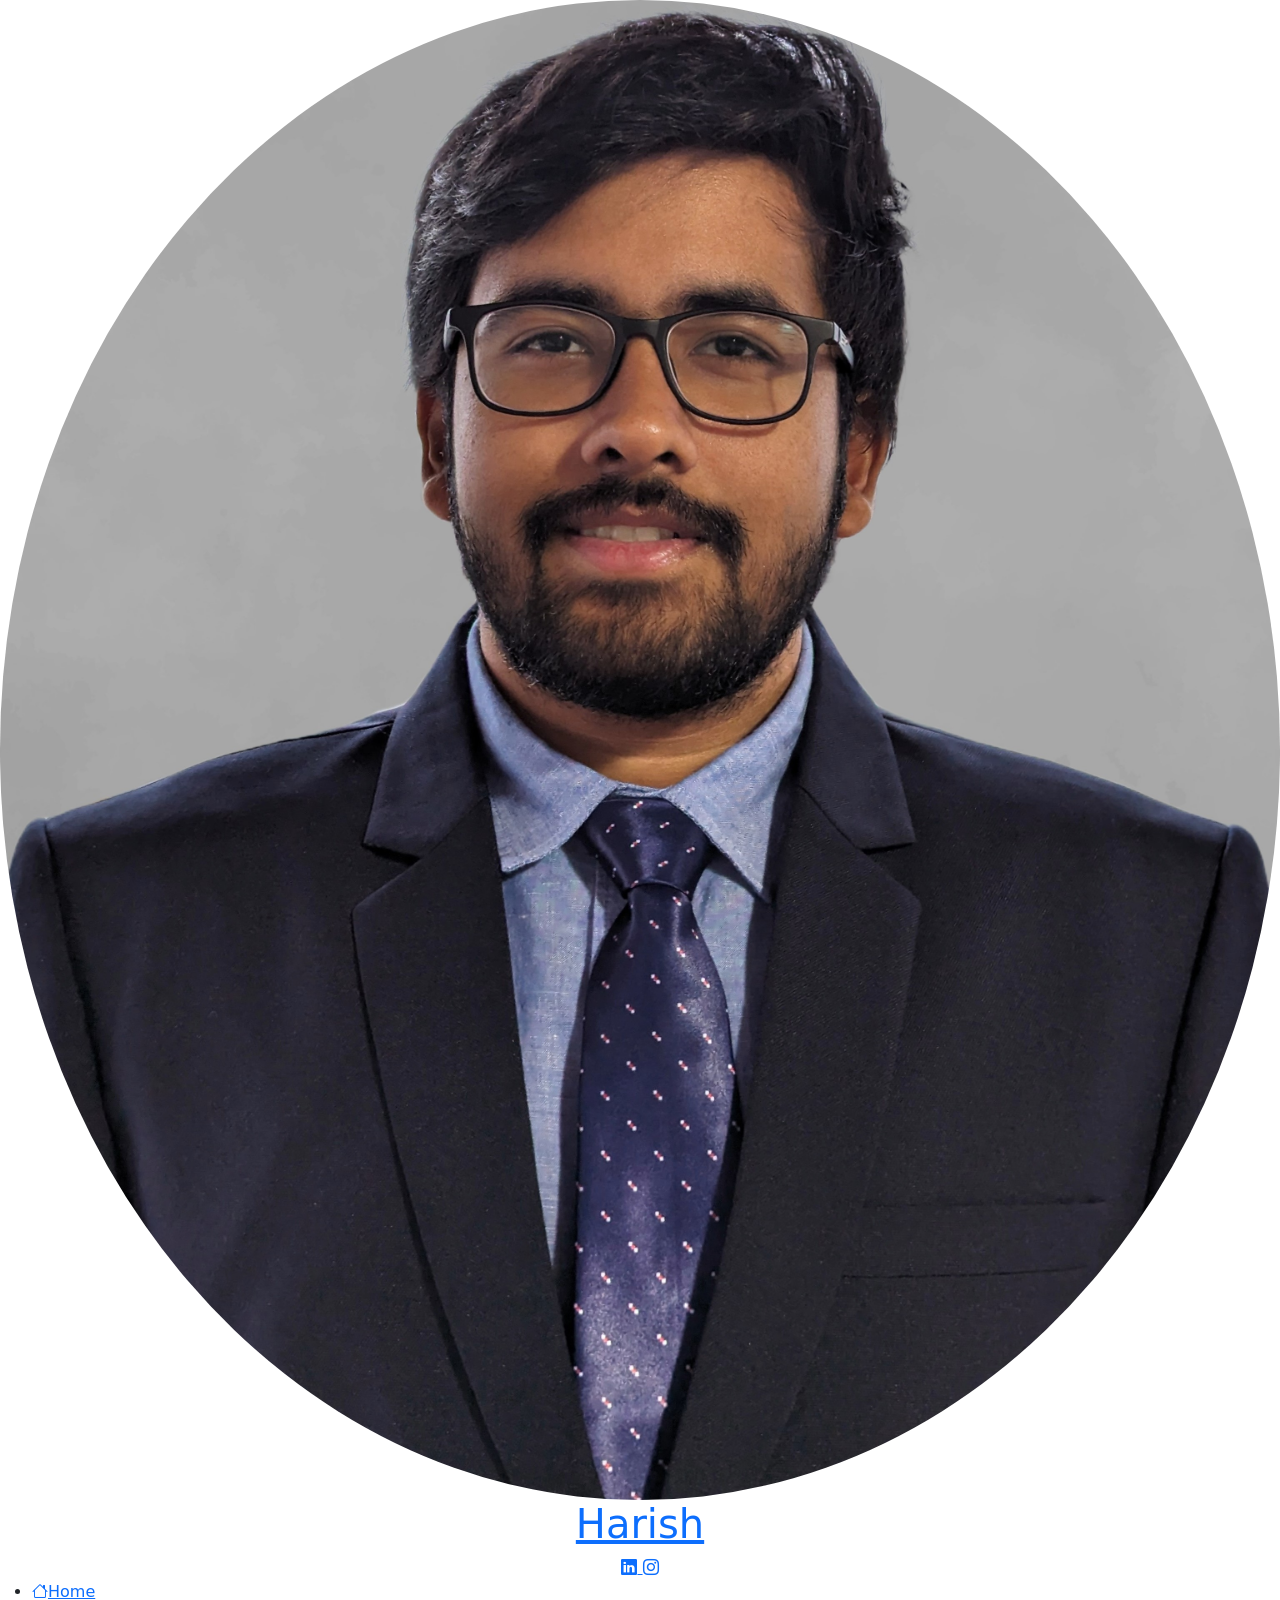
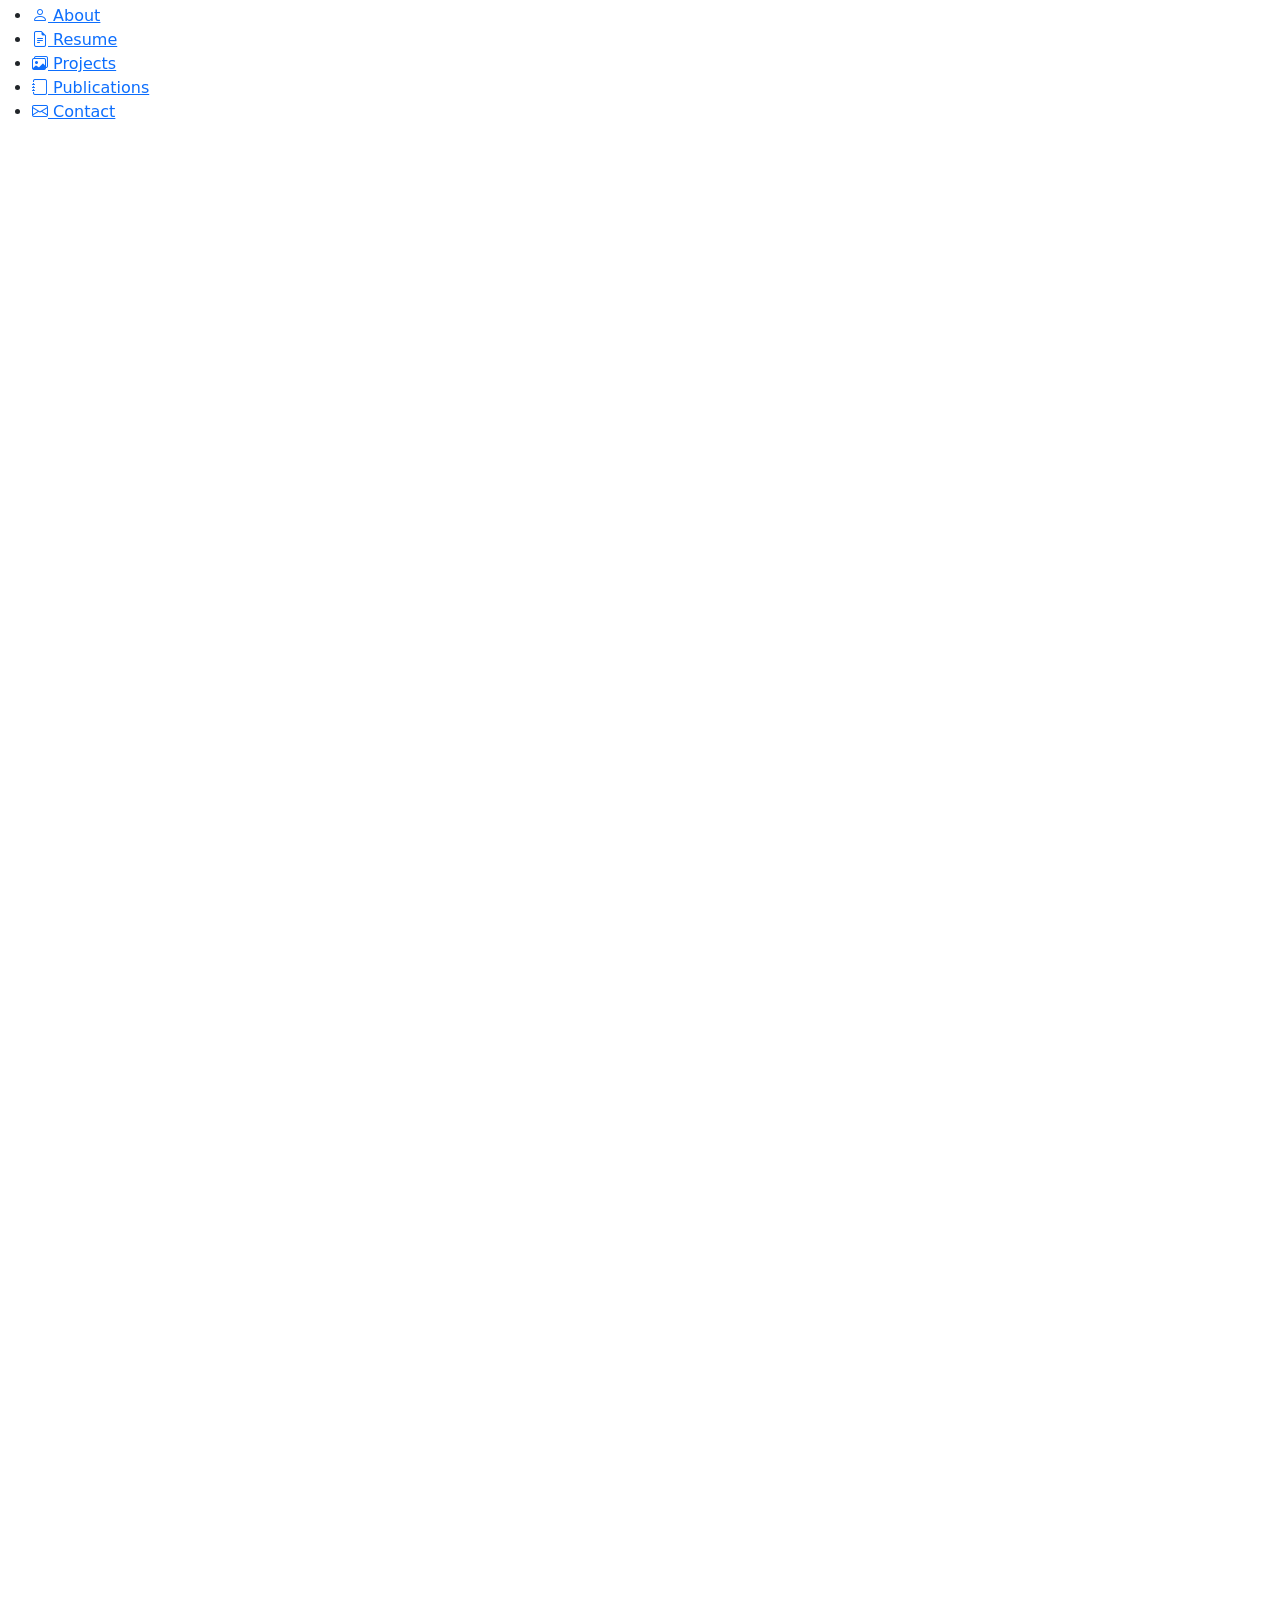
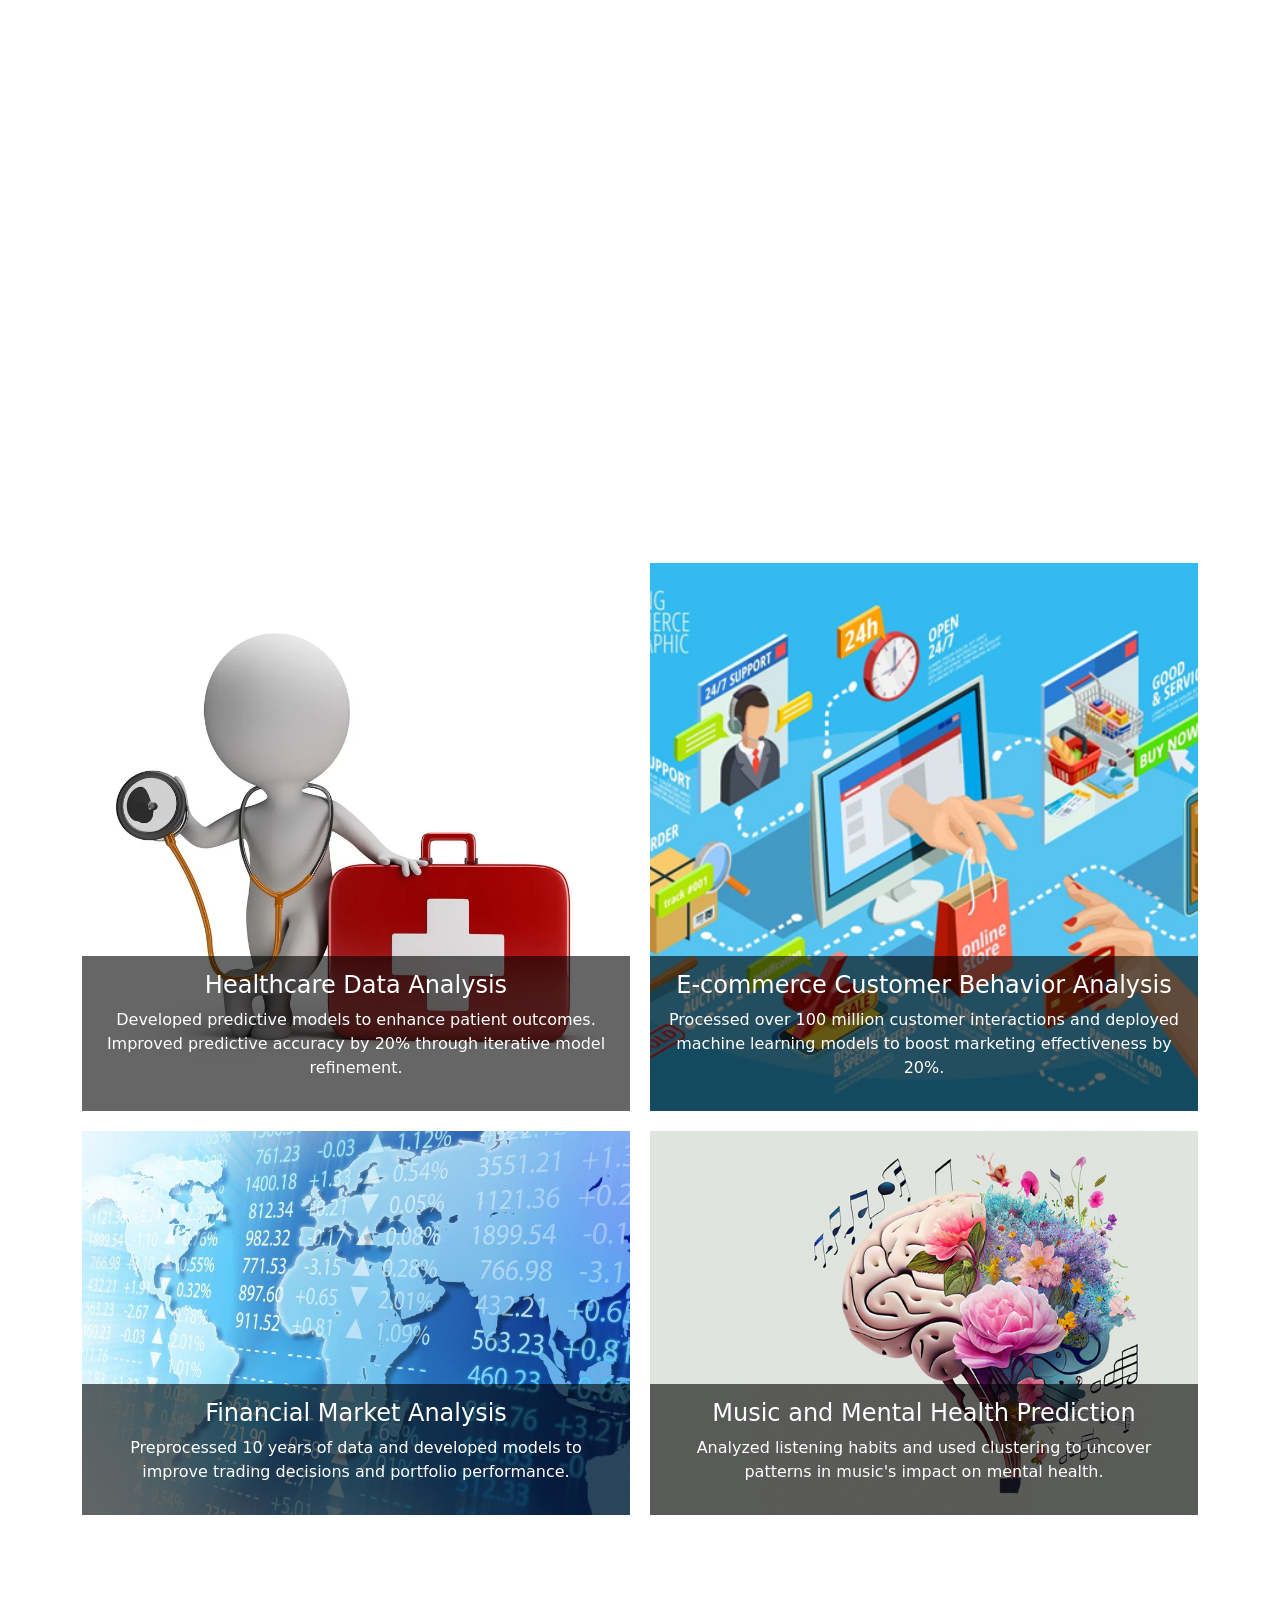
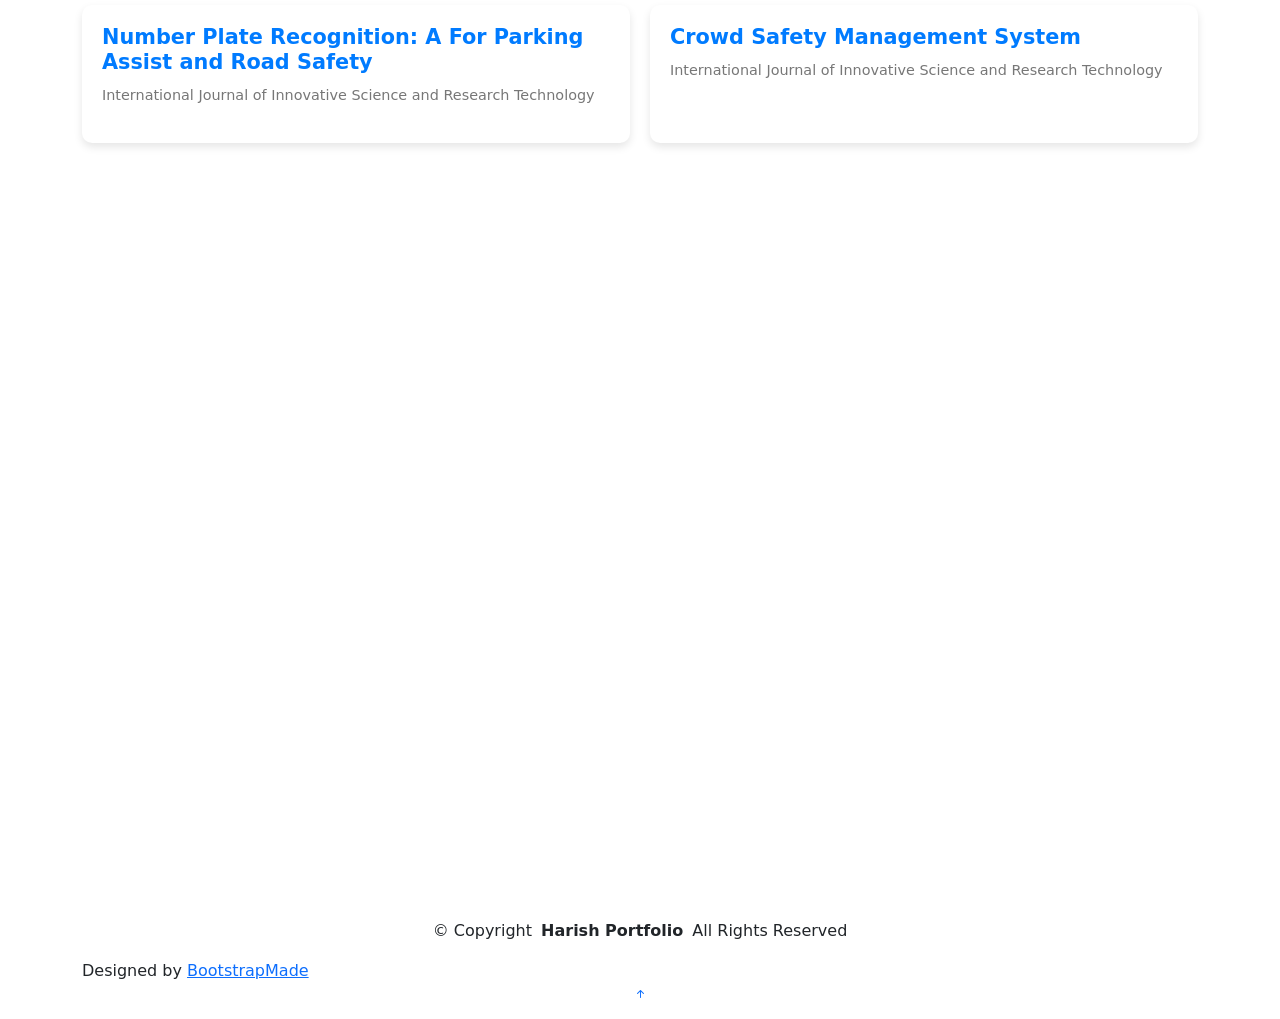
==== commit 8fa43e21: "Update index.html" ====
--- a/index.html
+++ b/index.html
@@ -354,14 +354,14 @@
 
 
 
- <!-- Resume PDF Link -->
+<!-- Resume PDF Link -->
 <section id="resume" class="resume section light-background">
   <div class="container" data-aos="fade-up">
     <div class="row gy-4">
       <div class="col-lg-4 col-md-6 mx-auto">
-        <div class="card download-card" style="border: 1px solid #f0f0f0; border-radius: 8px; overflow: hidden; background-color: #fff; padding: 30px; text-align: center;">
+        <div class="download-card" style="background: #fff; border-radius: 10px; box-shadow: 0 4px 8px rgba(0, 0, 0, 0.1); padding: 20px; margin-bottom: 20px; cursor: pointer; transition: transform 0.3s ease, box-shadow 0.3s ease;">
           <!-- Download Text -->
-          <a href="assets/resume/resume.pdf" target="_blank" class="download-link" style="text-decoration: none; color: #333; font-size: 1.2em;">Download My Resume</a>
+          <a href="assets/resume/resume.pdf" target="_blank" class="download-link" style="text-decoration: none; color: #007bff; font-size: 1.2em; font-weight: bold;">Download My Resume</a>
         </div>
       </div><!-- End Resume Card -->
     </div>
@@ -371,20 +371,23 @@
 <!-- CSS for Hover Magnify Effect -->
 <style>
   .download-card {
-    transition: transform 0.3s ease-in-out;
+    transition: transform 0.3s ease, box-shadow 0.3s ease;
   }
 
   .download-card:hover {
     transform: scale(1.05); /* Slight magnification effect */
+    box-shadow: 0 8px 16px rgba(0, 0, 0, 0.2); /* Darker shadow on hover */
   }
 
   .download-link {
-    color: #333; /* Default text color */
-    transition: color 0.3s ease;
+    color: #007bff; /* Blue color for text */
+    text-decoration: none;
+    font-size: 1.2em;
+    font-weight: bold;
   }
 
   .download-link:hover {
-    color: #007bff; /* Blue color on hover */
+    color: #0056b3; /* Darker blue on hover */
   }
 </style>
 
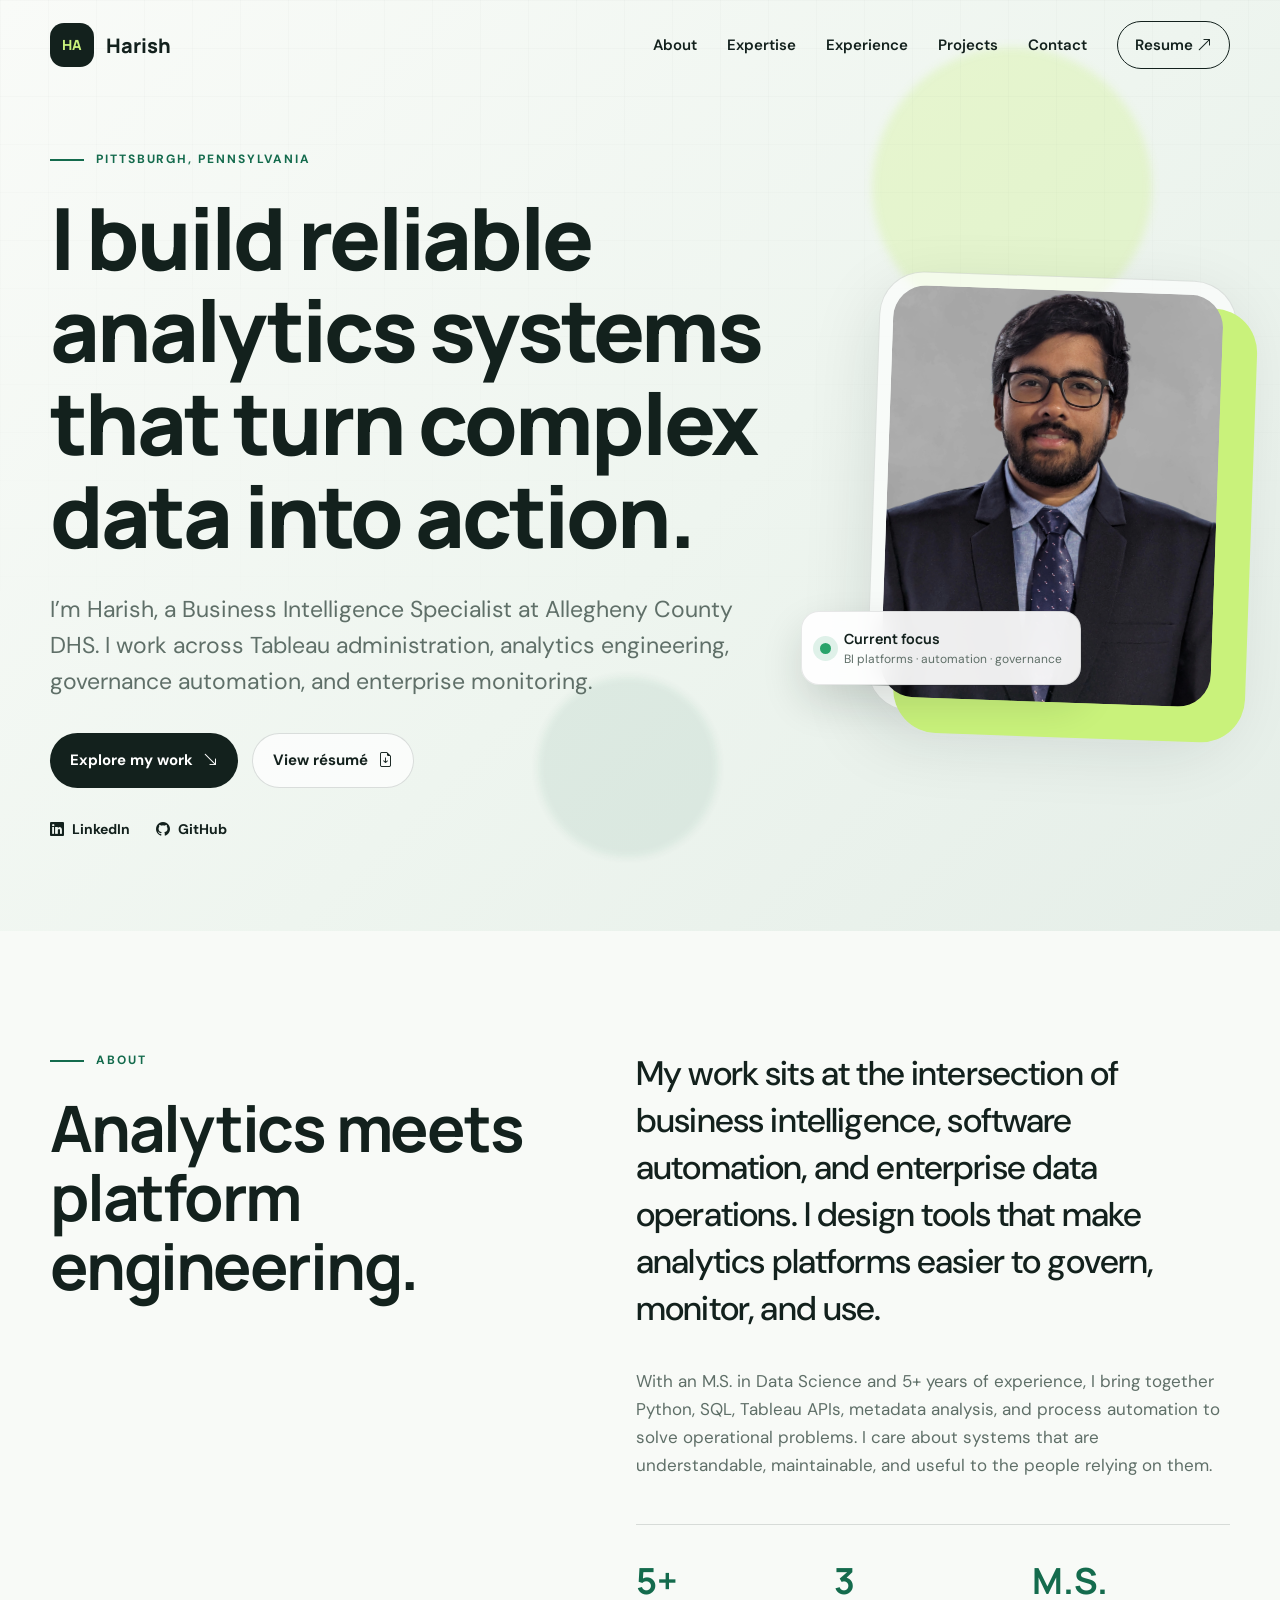
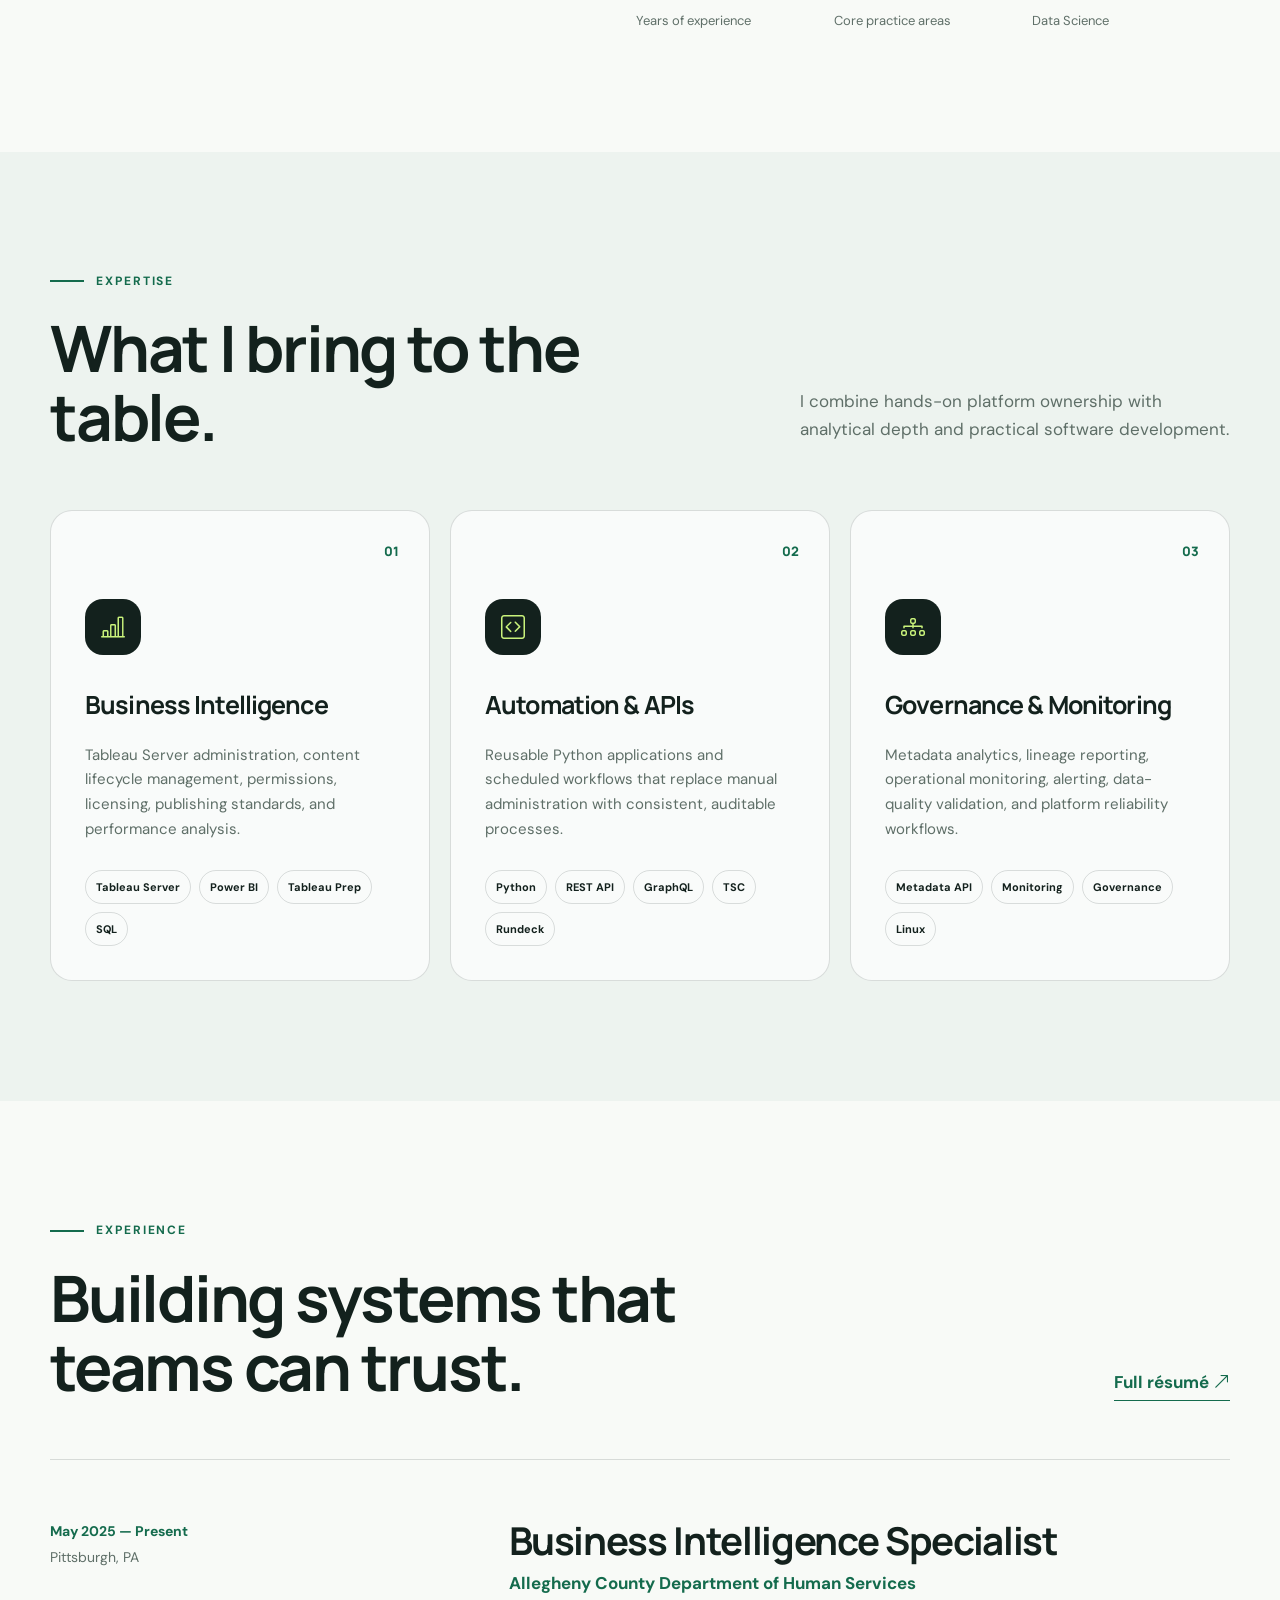
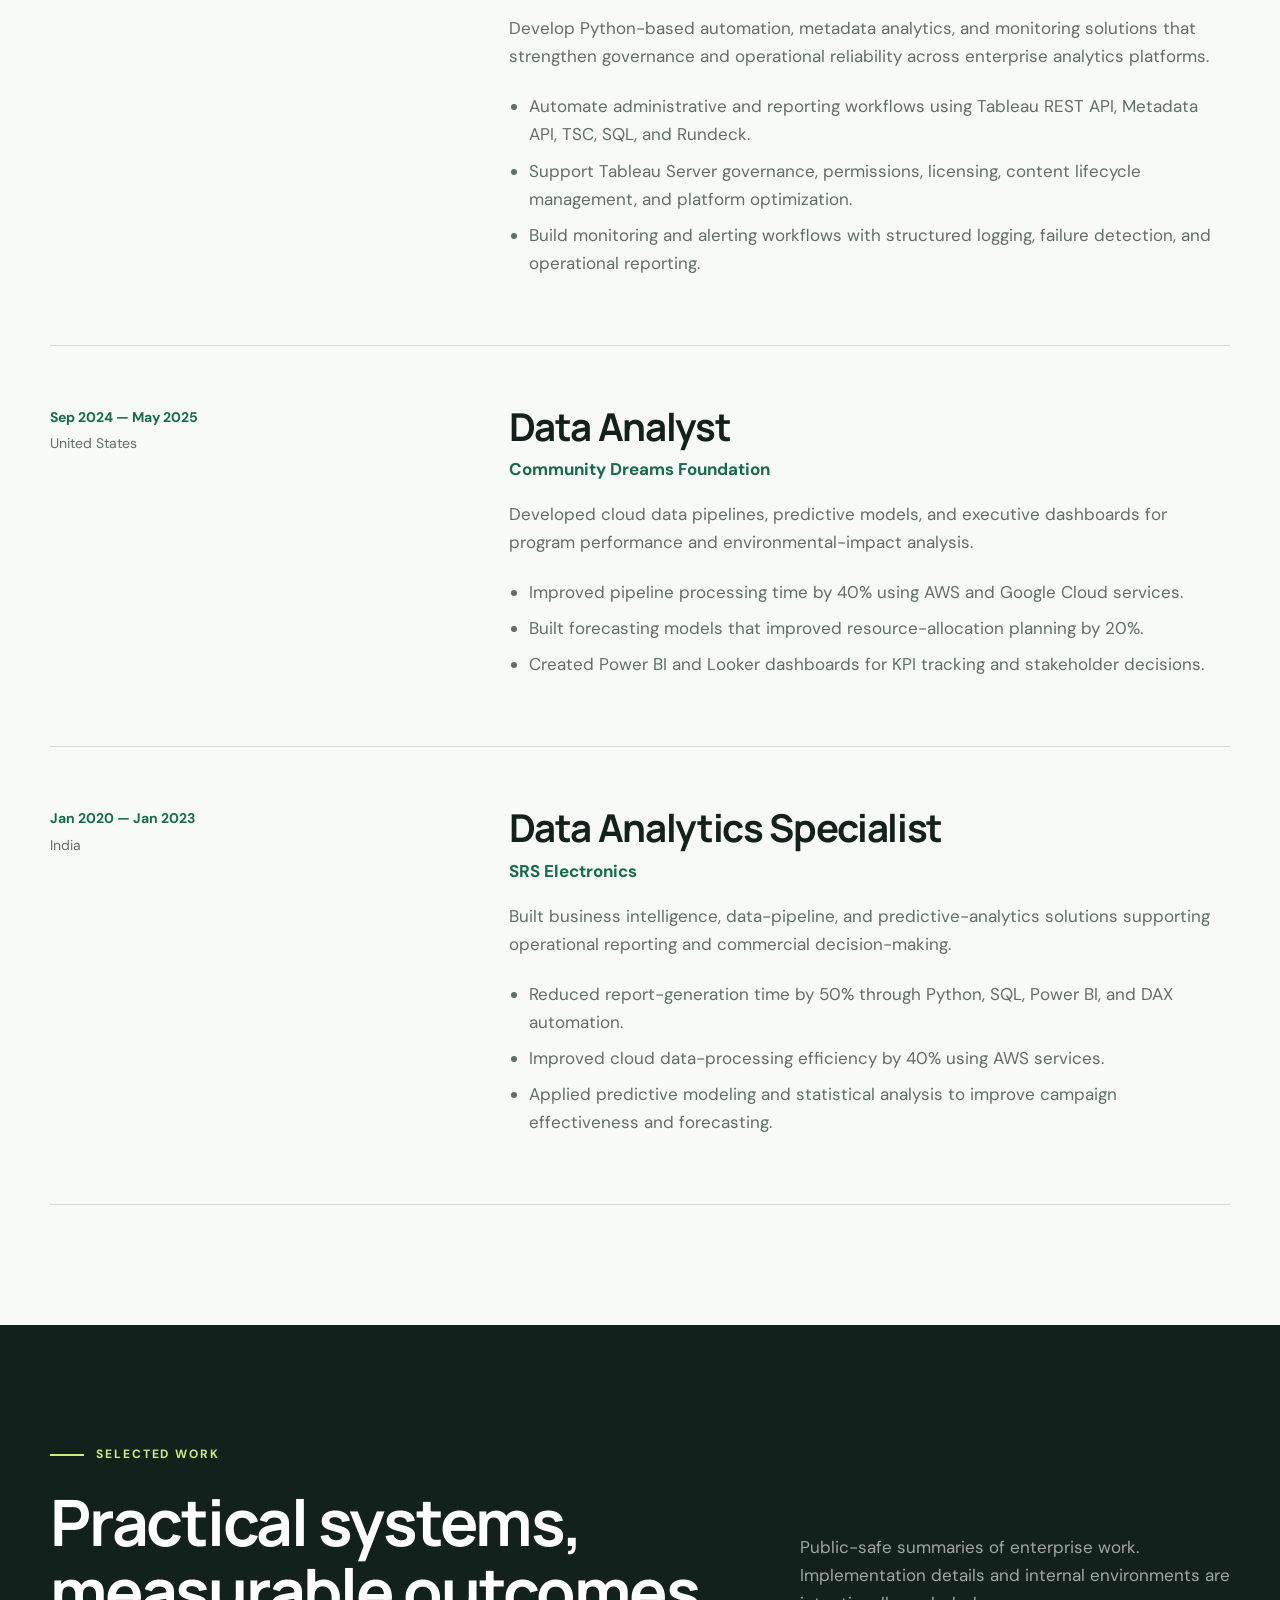
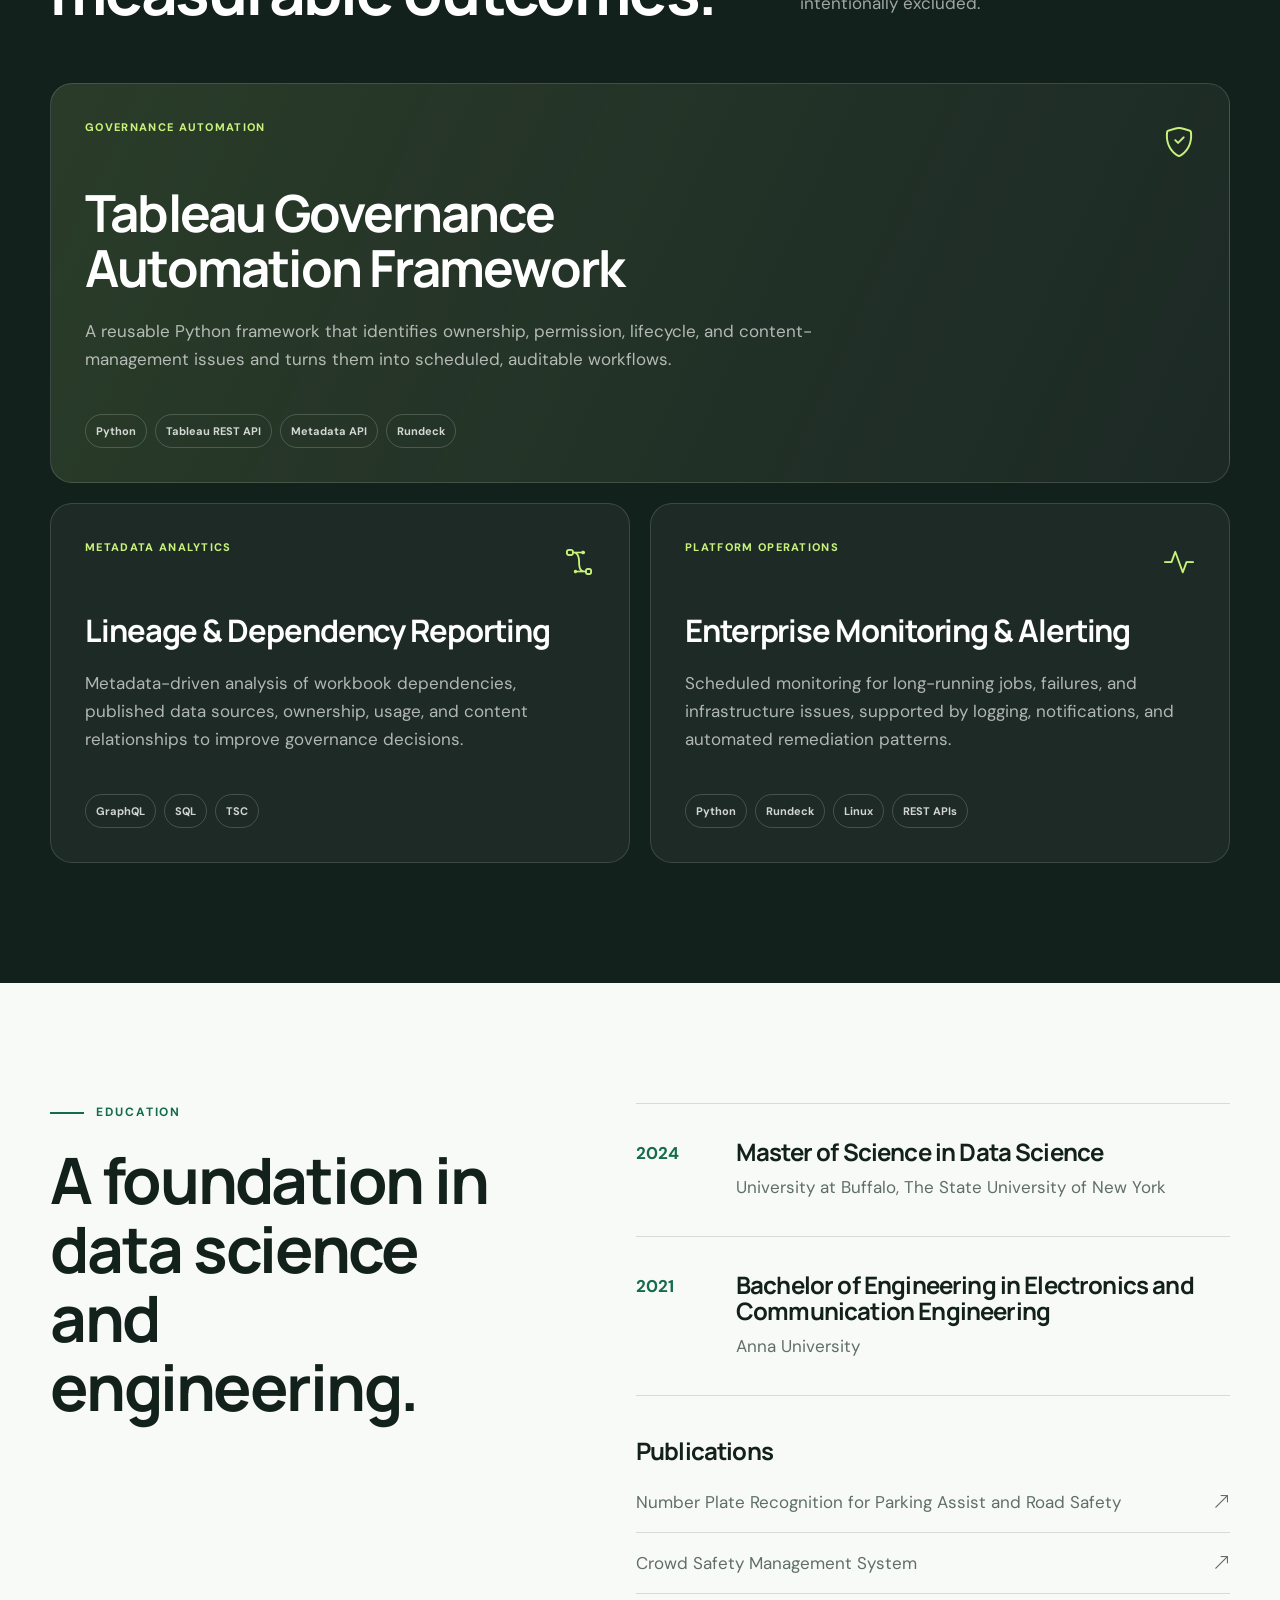
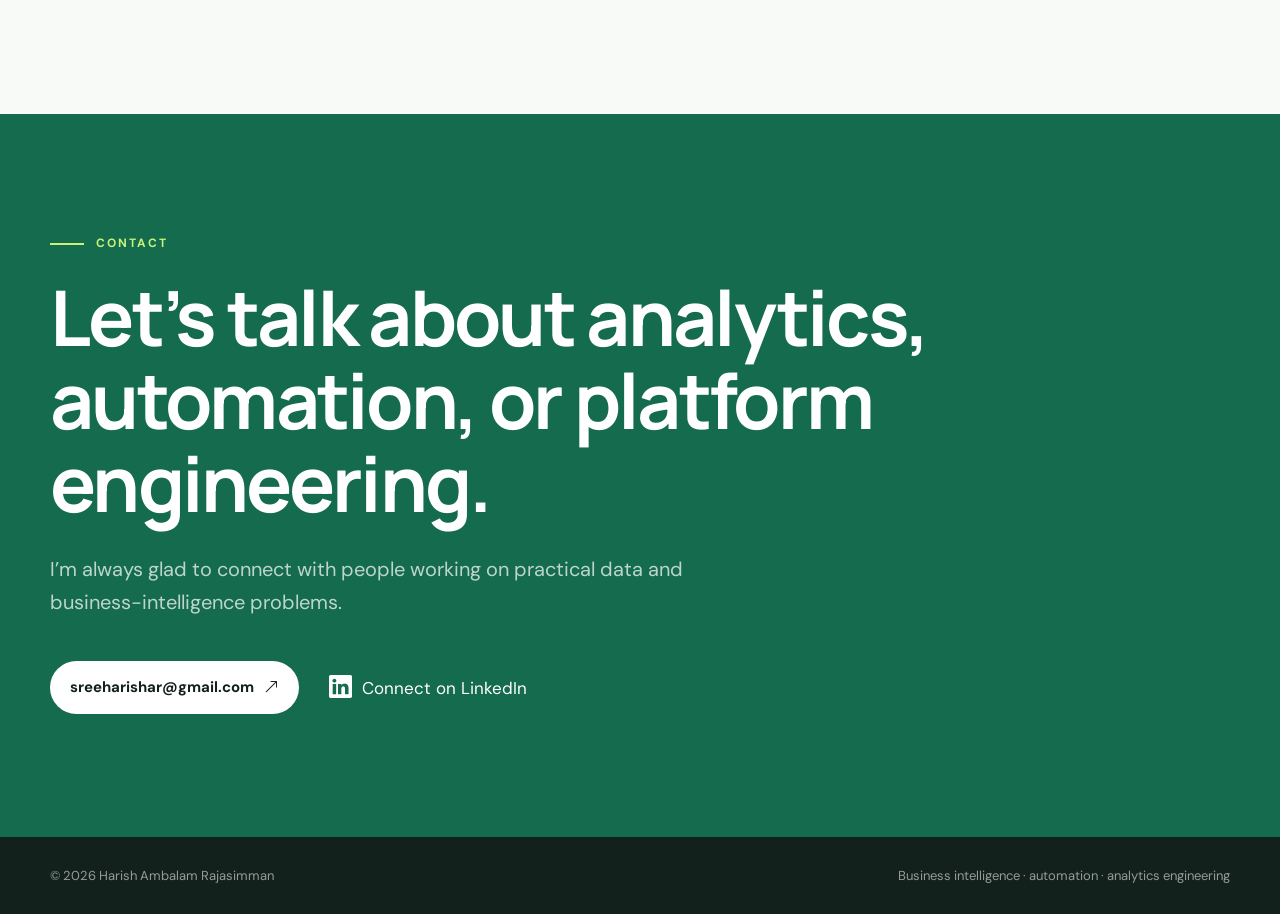
==== commit 644f7335: "portfolio_updated_09_19_26" ====
--- a/index.html
+++ b/index.html
@@ -1,681 +1,120 @@
-<!DOCTYPE html>
+<!doctype html>
 <html lang="en">
-
 <head>
   <meta charset="utf-8">
-  <meta content="width=device-width, initial-scale=1.0" name="viewport">
-  <title>Harish Portfolio</title>
-  <meta content="" name="description">
-  <meta content="" name="keywords">
-
-  <!-- Favicons -->
-  <link href="assets/img/Logo-Portfolio.jpg" rel="icon">
-  <link href="assets/img/apple-touch-icon.png" rel="apple-touch-icon">
-
-  <!-- Fonts -->
-  <link href="https://fonts.googleapis.com" rel="preconnect">
-  <link href="https://fonts.gstatic.com" rel="preconnect" crossorigin>
-  <link href="https://fonts.googleapis.com/css2?family=Roboto:ital,wght@0,100;0,300;0,400;0,500;0,700;0,900;1,100;1,300;1,400;1,500;1,700;1,900&family=Poppins:ital,wght@0,100;0,200;0,300;0,400;0,500;0,600;0,700;0,800;0,900;1,100;1,200;1,300;1,400;1,500;1,600;1,700;1,800;1,900&family=Raleway:ital,wght@0,100;0,200;0,300;0,400;0,500;0,600;0,700;0,800;0,900;1,100;1,200;1,300;1,400;1,500;1,600;1,700;1,800;1,900&display=swap" rel="stylesheet">
-  <link rel="stylesheet" href="https://cdnjs.cloudflare.com/ajax/libs/font-awesome/6.0.0-beta3/css/all.min.css">
-
-  
-  <!-- Vendor CSS Files -->
-  <link href="assets/vendor/bootstrap/css/bootstrap.min.css" rel="stylesheet">
+  <meta name="viewport" content="width=device-width, initial-scale=1">
+  <meta name="description" content="Portfolio of Harish Ambalam Rajasimman, a Business Intelligence Specialist focused on Tableau administration, analytics engineering, governance automation, and enterprise monitoring.">
+  <meta name="keywords" content="Harish Ambalam Rajasimman, business intelligence, Tableau Server, Python automation, data analytics, Pittsburgh">
+  <meta name="author" content="Harish Ambalam Rajasimman">
+  <meta property="og:title" content="Harish Ambalam Rajasimman | Business Intelligence Specialist">
+  <meta property="og:description" content="Business intelligence, analytics engineering, and governance automation for enterprise data platforms.">
+  <meta property="og:type" content="website">
+  <meta property="og:image" content="assets/img/prof.jpeg">
+  <title>Harish Ambalam Rajasimman | Business Intelligence Specialist</title>
+  <link rel="icon" href="assets/img/Logo-Portfolio.jpg">
+  <link rel="preconnect" href="https://fonts.googleapis.com">
+  <link rel="preconnect" href="https://fonts.gstatic.com" crossorigin>
+  <link href="https://fonts.googleapis.com/css2?family=DM+Sans:wght@400;500;600;700&family=Manrope:wght@500;600;700;800&display=swap" rel="stylesheet">
   <link href="assets/vendor/bootstrap-icons/bootstrap-icons.css" rel="stylesheet">
-  <link href="assets/vendor/aos/aos.css" rel="stylesheet">
-  <link href="assets/vendor/glightbox/css/glightbox.min.css" rel="stylesheet">
-  <link href="assets/vendor/swiper/swiper-bundle.min.css" rel="stylesheet">
-
-  <!-- Main CSS File -->
   <link href="assets/css/main.css" rel="stylesheet">
-
-  <!-- =======================================================
-  * Template Name: iPortfolio
-  * Template URL: https://bootstrapmade.com/iportfolio-bootstrap-portfolio-websites-template/
-  * Updated: Jun 29 2024 with Bootstrap v5.3.3
-  * Author: BootstrapMade.com
-  * License: https://bootstrapmade.com/license/
-  ======================================================== -->
 </head>
 
-<body class="index-page">
-
-  <header id="header" class="header dark-background d-flex flex-column">
-    <i class="header-toggle d-xl-none bi bi-list"></i>
-
-    <div class="profile-img">
-      <img src="assets\img\prof.jpeg" alt="" class="img-fluid rounded-circle">
+<body>
+  <a class="skip-link" href="#main">Skip to content</a>
+  <header class="site-header" id="site-header">
+    <div class="nav-shell">
+      <a class="brand" href="#home" aria-label="Harish home"><span class="brand-mark">HA</span><span>Harish</span></a>
+      <button class="nav-toggle" type="button" aria-label="Open navigation" aria-expanded="false" aria-controls="site-nav"><i class="bi bi-list" aria-hidden="true"></i></button>
+      <nav class="site-nav" id="site-nav" aria-label="Primary navigation">
+        <a href="#about">About</a><a href="#expertise">Expertise</a><a href="#experience">Experience</a><a href="#projects">Projects</a><a href="#contact">Contact</a>
+        <a class="nav-resume" href="assets/resume/Harish_Ambalam_Rajasimman_Resume.pdf" target="_blank" rel="noopener">Resume <i class="bi bi-arrow-up-right"></i></a>
+      </nav>
     </div>
-
-    <a href="index.html" class="logo d-flex align-items-center justify-content-center">
-      <!-- Uncomment the line below if you also wish to use an image logo -->
-      <!-- <img src="assets/img/logo.png" alt=""> -->
-      <h1 class="sitename">Harish</h1>
-    </a>
-
-    <div class="social-links text-center">
-      <a href="https://www.linkedin.com/in/sreeharishar/" class="linkedin" target="_blank" rel="noopener noreferrer">
-        <i class="bi bi-linkedin"></i>
-      </a>
-      <a href="https://www.instagram.com/__harishh.___/" class="instagram" target="_blank" rel="noopener noreferrer">
-        <i class="bi bi-instagram"></i>
-      </a>
-    </div>
-    
-
-    <nav id="navmenu" class="navmenu">
-      <ul>
-        <li><a href="#hero" class="active"><i class="bi bi-house navicon"></i>Home</a></li>
-        <li><a href="#about"><i class="bi bi-person navicon"></i> About</a></li>
-        <li><a href="#resume"><i class="bi bi-file-earmark-text navicon"></i> Resume</a></li>
-        <li><a href="#projects"><i class="bi bi-images navicon"></i> Projects</a></li>
-        <li><a href="#publications"><i class="bi bi-journal navicon"></i> Publications</a></li>
-        <li><a href="#contact"><i class="bi bi-envelope navicon"></i> Contact</a></li>
-      </ul>
-    </nav>
-
   </header>
 
-  <main class="main">
-
-    <!-- Hero Section -->
-    <section id="hero" class="hero section dark-background">
-
-      <img src="https://nursing.buffalo.edu/content/nursing/about-us/about-the-university/_jcr_content/par/image_0.img.original.jpg/1655302880400.jpg" alt="" data-aos="fade-in" class="">
-
-      <div class="container" data-aos="fade-up" data-aos-delay="100">
-        <h2>Sree Harish Rajan<br>Ambalam Rajasimman</h2>
-        <p>I'm a <span class="typed" data-typed-items="Data Analyst,Data Scientist">Data Scientist</span><span class="typed-cursor typed-cursor--blink" aria-hidden="true"></span><span class="typed-cursor typed-cursor--blink" aria-hidden="true"></span></p>
-      </div>
-
-    </section><!-- /Hero Section -->
-
-    <!-- About Section -->
-<section id="about" class="about section">
-  <!-- Section Title -->
-  <div class="container section-title" data-aos="fade-up">
-    <h2>About</h2>
-    <p>I’m Harish, a Data Science graduate with expertise in Data Analytics, Machine Learning, and Big Data Technologies. With over three years of experience as a Data Analytics Specialist, I have a proven track record of creating impactful dashboards, optimizing data pipelines, and developing predictive models. Passionate about leveraging data to drive business decisions, I thrive on tackling complex challenges and contributing to innovative projects. My dedication lies in transforming raw data into actionable insights that enhance operational efficiency and business performance.</p>
-  </div><!-- End Section Title -->
-
-  <div class="container" data-aos="fade-up" data-aos-delay="100">
-    <div class="row gy-4 justify-content-center">
-      <div class="col-lg-4">
-        <img src="assets\img\prof.jpeg" class="img-fluid rounded" alt="">
-      </div>
-      <div class="col-lg-8 content">
-        <h2>Data Analyst</h2>
-        <p class="py-3">
-          Experienced in building data-driven solutions, my expertise spans across advanced analytics, machine learning, and cloud computing. I specialize in creating intuitive Power BI dashboards and developing scalable data pipelines to support decision-making.
-        </p>
-        <div class="row">
-          <div class="col-lg-6">
-            <ul>
-              <li><i class="bi bi-chevron-right"></i> <strong>Phone:</strong> <span>+1 716 617 0242</span></li>
-              <li><i class="bi bi-chevron-right"></i> <strong>Email:</strong> <span>sambalam@buffalo.edu</span></li>
-            </ul>
+  <main id="main">
+    <section class="hero" id="home">
+      <div class="hero-orb hero-orb-one"></div><div class="hero-orb hero-orb-two"></div>
+      <div class="section-shell hero-grid">
+        <div class="hero-copy reveal">
+          <p class="eyebrow"><span></span> Pittsburgh, Pennsylvania</p>
+          <h1>I build reliable analytics systems that turn complex data into action.</h1>
+          <p class="hero-lead">I’m Harish, a Business Intelligence Specialist at Allegheny County DHS. I work across Tableau administration, analytics engineering, governance automation, and enterprise monitoring.</p>
+          <div class="hero-actions">
+            <a class="button button-primary" href="#projects">Explore my work <i class="bi bi-arrow-down-right"></i></a>
+            <a class="button button-secondary" href="assets/resume/Harish_Ambalam_Rajasimman_Resume.pdf" target="_blank" rel="noopener">View résumé <i class="bi bi-file-earmark-arrow-down"></i></a>
           </div>
-          <div class="col-lg-6">
-            <ul>
-              <li><i class="bi bi-chevron-right"></i> <strong>Degree:</strong> <span>Master’s in Data Science</span></li>
-              <li><i class="bi bi-chevron-right"></i> <strong>Location:</strong> <span>USA</span></li>
-            </ul>
+          <div class="hero-links" aria-label="Social links">
+            <a href="https://www.linkedin.com/in/sreeharishar/" target="_blank" rel="noopener noreferrer"><i class="bi bi-linkedin"></i> LinkedIn</a>
+            <a href="https://github.com/sreeharishar" target="_blank" rel="noopener noreferrer"><i class="bi bi-github"></i> GitHub</a>
           </div>
         </div>
+        <div class="hero-visual reveal" aria-label="Portrait of Harish">
+          <div class="portrait-frame"><img src="assets/img/prof.jpeg" alt="Harish Ambalam Rajasimman"></div>
+          <div class="status-card"><span class="status-dot"></span><div><strong>Current focus</strong><span>BI platforms · automation · governance</span></div></div>
+        </div>
       </div>
-    </div>
-  </div>
-</section><!-- /About Section -->
+    </section>
 
-<!-- Stats Section -->
-<section id="stats" class="stats section">
-  <div class="container" data-aos="fade-up" data-aos-delay="100">
-    <div class="row gy-4">
-      <div class="col-lg-3 col-md-6">
-        <div class="stats-item">
-          <i class="bi bi-emoji-smile"></i>
-          <span data-purecounter-start="0" data-purecounter-end="3" data-purecounter-duration="1" class="purecounter"></span>
-          <p><strong>Years of Experience</strong> <span>as Data Analyst</span></p>
+    <section class="section" id="about">
+      <div class="section-shell about-grid">
+        <div class="section-heading reveal"><p class="eyebrow"><span></span> About</p><h2>Analytics meets platform engineering.</h2></div>
+        <div class="about-copy reveal">
+          <p class="large-copy">My work sits at the intersection of business intelligence, software automation, and enterprise data operations. I design tools that make analytics platforms easier to govern, monitor, and use.</p>
+          <p>With an M.S. in Data Science and 5+ years of experience, I bring together Python, SQL, Tableau APIs, metadata analysis, and process automation to solve operational problems. I care about systems that are understandable, maintainable, and useful to the people relying on them.</p>
+          <div class="metrics" aria-label="Professional highlights"><div><strong>5+</strong><span>Years of experience</span></div><div><strong>3</strong><span>Core practice areas</span></div><div><strong>M.S.</strong><span>Data Science</span></div></div>
         </div>
-      </div><!-- End Stats Item -->
+      </div>
+    </section>
 
-      <div class="col-lg-3 col-md-6">
-        <div class="stats-item">
-          <i class="bi bi-journal-richtext"></i>
-          <span data-purecounter-start="0" data-purecounter-end="20" data-purecounter-duration="1" class="purecounter"></span>
-          <p><strong>Plus Projects completed</strong> <span>successfully</span></p>
+    <section class="section section-tint" id="expertise">
+      <div class="section-shell">
+        <div class="section-heading split-heading reveal"><div><p class="eyebrow"><span></span> Expertise</p><h2>What I bring to the table.</h2></div><p>I combine hands-on platform ownership with analytical depth and practical software development.</p></div>
+        <div class="expertise-grid">
+          <article class="expertise-card reveal"><span class="card-number">01</span><i class="bi bi-bar-chart-line"></i><h3>Business Intelligence</h3><p>Tableau Server administration, content lifecycle management, permissions, licensing, publishing standards, and performance analysis.</p><div class="tag-list"><span>Tableau Server</span><span>Power BI</span><span>Tableau Prep</span><span>SQL</span></div></article>
+          <article class="expertise-card reveal"><span class="card-number">02</span><i class="bi bi-code-square"></i><h3>Automation & APIs</h3><p>Reusable Python applications and scheduled workflows that replace manual administration with consistent, auditable processes.</p><div class="tag-list"><span>Python</span><span>REST API</span><span>GraphQL</span><span>TSC</span><span>Rundeck</span></div></article>
+          <article class="expertise-card reveal"><span class="card-number">03</span><i class="bi bi-diagram-3"></i><h3>Governance & Monitoring</h3><p>Metadata analytics, lineage reporting, operational monitoring, alerting, data-quality validation, and platform reliability workflows.</p><div class="tag-list"><span>Metadata API</span><span>Monitoring</span><span>Governance</span><span>Linux</span></div></article>
         </div>
-      </div><!-- End Stats Item -->
+      </div>
+    </section>
 
+    <section class="section" id="experience">
+      <div class="section-shell">
+        <div class="section-heading split-heading reveal"><div><p class="eyebrow"><span></span> Experience</p><h2>Building systems that teams can trust.</h2></div><a class="text-link" href="assets/resume/Harish_Ambalam_Rajasimman_Resume.pdf" target="_blank" rel="noopener">Full résumé <i class="bi bi-arrow-up-right"></i></a></div>
+        <div class="timeline">
+          <article class="timeline-item reveal"><div class="timeline-meta"><span>May 2025 — Present</span><span>Pittsburgh, PA</span></div><div class="timeline-content"><h3>Business Intelligence Specialist</h3><p class="company">Allegheny County Department of Human Services</p><p>Develop Python-based automation, metadata analytics, and monitoring solutions that strengthen governance and operational reliability across enterprise analytics platforms.</p><ul><li>Automate administrative and reporting workflows using Tableau REST API, Metadata API, TSC, SQL, and Rundeck.</li><li>Support Tableau Server governance, permissions, licensing, content lifecycle management, and platform optimization.</li><li>Build monitoring and alerting workflows with structured logging, failure detection, and operational reporting.</li></ul></div></article>
+          <article class="timeline-item reveal"><div class="timeline-meta"><span>Sep 2024 — May 2025</span><span>United States</span></div><div class="timeline-content"><h3>Data Analyst</h3><p class="company">Community Dreams Foundation</p><p>Developed cloud data pipelines, predictive models, and executive dashboards for program performance and environmental-impact analysis.</p><ul><li>Improved pipeline processing time by 40% using AWS and Google Cloud services.</li><li>Built forecasting models that improved resource-allocation planning by 20%.</li><li>Created Power BI and Looker dashboards for KPI tracking and stakeholder decisions.</li></ul></div></article>
+          <article class="timeline-item reveal"><div class="timeline-meta"><span>Jan 2020 — Jan 2023</span><span>India</span></div><div class="timeline-content"><h3>Data Analytics Specialist</h3><p class="company">SRS Electronics</p><p>Built business intelligence, data-pipeline, and predictive-analytics solutions supporting operational reporting and commercial decision-making.</p><ul><li>Reduced report-generation time by 50% through Python, SQL, Power BI, and DAX automation.</li><li>Improved cloud data-processing efficiency by 40% using AWS services.</li><li>Applied predictive modeling and statistical analysis to improve campaign effectiveness and forecasting.</li></ul></div></article>
+        </div>
+      </div>
+    </section>
 
-         <!-- 
-          <div class="col-lg-3 col-md-6">
-            <div class="stats-item">
-              <i class="bi bi-headset"></i>
-              <span data-purecounter-start="0" data-purecounter-end="1453" data-purecounter-duration="1" class="purecounter"></span>
-              <p><strong>Hours Of Support</strong> <span>aut commodi quaerat</span></p>
-            </div>
-          </div> 
-          End Stats Item
-           -->
-          <!--
-          <div class="col-lg-3 col-md-6">
-            <div class="stats-item">
-              <i class="bi bi-people"></i>
-              <span data-purecounter-start="0" data-purecounter-end="32" data-purecounter-duration="1" class="purecounter"></span>
-              <p><strong>Hard Workers</strong> <span>rerum asperiores dolor</span></p>
-            </div>
-          </div> 
-          End Stats Item
-           -->
-            
+    <section class="section section-dark" id="projects">
+      <div class="section-shell">
+        <div class="section-heading split-heading reveal"><div><p class="eyebrow"><span></span> Selected work</p><h2>Practical systems, measurable outcomes.</h2></div><p>Public-safe summaries of enterprise work. Implementation details and internal environments are intentionally excluded.</p></div>
+        <div class="projects-grid">
+          <article class="project-card project-featured reveal"><div class="project-top"><span>Governance automation</span><i class="bi bi-shield-check"></i></div><h3>Tableau Governance Automation Framework</h3><p>A reusable Python framework that identifies ownership, permission, lifecycle, and content-management issues and turns them into scheduled, auditable workflows.</p><div class="project-footer"><span>Python</span><span>Tableau REST API</span><span>Metadata API</span><span>Rundeck</span></div></article>
+          <article class="project-card reveal"><div class="project-top"><span>Metadata analytics</span><i class="bi bi-bezier2"></i></div><h3>Lineage & Dependency Reporting</h3><p>Metadata-driven analysis of workbook dependencies, published data sources, ownership, usage, and content relationships to improve governance decisions.</p><div class="project-footer"><span>GraphQL</span><span>SQL</span><span>TSC</span></div></article>
+          <article class="project-card reveal"><div class="project-top"><span>Platform operations</span><i class="bi bi-activity"></i></div><h3>Enterprise Monitoring & Alerting</h3><p>Scheduled monitoring for long-running jobs, failures, and infrastructure issues, supported by logging, notifications, and automated remediation patterns.</p><div class="project-footer"><span>Python</span><span>Rundeck</span><span>Linux</span><span>REST APIs</span></div></article>
+        </div>
+      </div>
+    </section>
 
+    <section class="section" id="credentials">
+      <div class="section-shell credentials-grid">
+        <div class="section-heading reveal"><p class="eyebrow"><span></span> Education</p><h2>A foundation in data science and engineering.</h2></div>
+        <div class="credential-list reveal">
+          <article><span>2024</span><div><h3>Master of Science in Data Science</h3><p>University at Buffalo, The State University of New York</p></div></article>
+          <article><span>2021</span><div><h3>Bachelor of Engineering in Electronics and Communication Engineering</h3><p>Anna University</p></div></article>
+          <div class="publications-block"><h3>Publications</h3><a href="https://ijisrt.com/number-plate-recognition-a-for-parking-assist-and-road-safety" target="_blank" rel="noopener noreferrer">Number Plate Recognition for Parking Assist and Road Safety <i class="bi bi-arrow-up-right"></i></a><a href="https://ijisrt.com/crowd-safety-management-system" target="_blank" rel="noopener noreferrer">Crowd Safety Management System <i class="bi bi-arrow-up-right"></i></a></div>
+        </div>
+      </div>
+    </section>
 
-        </div>
-
-      </div>
-
-    </section><!-- /Stats Section -->
-
-<section id="skills" class="skills section light-background">
-
-  <!-- Section Title -->
-  <div class="container section-title" data-aos="fade-up">
-    <h2>Skills</h2>
-  </div><!-- End Section Title -->
-
-  <div class="container" data-aos="fade-up" data-aos-delay="100">
-
-    <div class="row skills-content skills-animation">
-
-      <div class="col-lg-6">
-
-        <div class="progress">
-          <span class="skill"><span>Data Analysis</span> <i class="val">90%</i></span>
-          <div class="progress-bar-wrap">
-            <div class="progress-bar" role="progressbar" aria-valuenow="90" aria-valuemin="0" aria-valuemax="100"></div>
-          </div>
-        </div><!-- End Skills Item -->
-
-        <div class="progress">
-          <span class="skill"><span>SQL (MySQL, PostgreSQL, MS SQL)</span> <i class="val">90%</i></span>
-          <div class="progress-bar-wrap">
-            <div class="progress-bar" role="progressbar" aria-valuenow="90" aria-valuemin="0" aria-valuemax="100"></div>
-          </div>
-        </div><!-- End Skills Item -->
-
-        <div class="progress">
-          <span class="skill"><span>Data Visualization</span> <i class="val">85%</i></span>
-          <div class="progress-bar-wrap">
-            <div class="progress-bar" role="progressbar" aria-valuenow="85" aria-valuemin="0" aria-valuemax="100"></div>
-          </div>
-        </div><!-- End Skills Item -->
-
-        <div class="progress">
-          <span class="skill"><span>Power BI</span> <i class="val">85%</i></span>
-          <div class="progress-bar-wrap">
-            <div class="progress-bar" role="progressbar" aria-valuenow="85" aria-valuemin="0" aria-valuemax="100"></div>
-          </div>
-        </div><!-- End Skills Item -->
-
-        <div class="progress">
-          <span class="skill"><span>Tableau</span> <i class="val">80%</i></span>
-          <div class="progress-bar-wrap">
-            <div class="progress-bar" role="progressbar" aria-valuenow="80" aria-valuemin="0" aria-valuemax="100"></div>
-          </div>
-        </div><!-- End Skills Item -->
-
-        <div class="progress">
-          <span class="skill"><span>Machine Learning</span> <i class="val">75%</i></span>
-          <div class="progress-bar-wrap">
-            <div class="progress-bar" role="progressbar" aria-valuenow="75" aria-valuemin="0" aria-valuemax="100"></div>
-          </div>
-        </div><!-- End Skills Item -->
-
-        <div class="progress">
-          <span class="skill"><span>Python (Pandas, NumPy, Scikit-Learn)</span> <i class="val">80%</i></span>
-          <div class="progress-bar-wrap">
-            <div class="progress-bar" role="progressbar" aria-valuenow="80" aria-valuemin="0" aria-valuemax="100"></div>
-          </div>
-        </div><!-- End Skills Item -->
-
-      </div>
-
-      <div class="col-lg-6">
-
-        <div class="progress">
-          <span class="skill"><span>Predictive Modeling</span> <i class="val">75%</i></span>
-          <div class="progress-bar-wrap">
-            <div class="progress-bar" role="progressbar" aria-valuenow="75" aria-valuemin="0" aria-valuemax="100"></div>
-          </div>
-        </div><!-- End Skills Item -->
-
-        <div class="progress">
-          <span class="skill"><span>Statistical Data Analysis</span> <i class="val">75%</i></span>
-          <div class="progress-bar-wrap">
-            <div class="progress-bar" role="progressbar" aria-valuenow="75" aria-valuemin="0" aria-valuemax="100"></div>
-          </div>
-        </div><!-- End Skills Item -->
-
-        <div class="progress">
-          <span class="skill"><span>AWS (S3, Redshift, Lambda)</span> <i class="val">70%</i></span>
-          <div class="progress-bar-wrap">
-            <div class="progress-bar" role="progressbar" aria-valuenow="70" aria-valuemin="0" aria-valuemax="100"></div>
-          </div>
-        </div><!-- End Skills Item -->
-
-        <div class="progress">
-          <span class="skill"><span>Data Mining & ETL Processes</span> <i class="val">70%</i></span>
-          <div class="progress-bar-wrap">
-            <div class="progress-bar" role="progressbar" aria-valuenow="70" aria-valuemin="0" aria-valuemax="100"></div>
-          </div>
-        </div><!-- End Skills Item -->
-
-        <div class="progress">
-          <span class="skill"><span>Cloud Computing (Google Cloud Platform, AWS)</span> <i class="val">70%</i></span>
-          <div class="progress-bar-wrap">
-            <div class="progress-bar" role="progressbar" aria-valuenow="70" aria-valuemin="0" aria-valuemax="100"></div>
-          </div>
-        </div><!-- End Skills Item -->
-
-        <div class="progress">
-          <span class="skill"><span>Big Data Technologies (Apache Spark, Hadoop)</span> <i class="val">75%</i></span>
-          <div class="progress-bar-wrap">
-            <div class="progress-bar" role="progressbar" aria-valuenow="75" aria-valuemin="0" aria-valuemax="100"></div>
-          </div>
-        </div><!-- End Skills Item -->
-
-      </div>
-
-    </div>
-
-  </div>
-
-</section><!-- /Skills Section -->
-
-
-
-<!-- Resume Section -->
-<section id="resume" class="resume section">
-
-  <!-- Section Title -->
-  <div class="container section-title" data-aos="fade-up">
-    <h2>Resume</h2>
-    <p>Experienced Data Analyst with a strong background in statistical analysis, data visualization, and machine learning. Proven track record of improving data efficiency and decision-making through advanced analytical skills and expertise in tools like Power BI, SQL, and machine learning techniques.</p>
-  </div><!-- End Section Title -->
-
-  <div class="container">
-
-    <div class="row">
-      
-
-      <!-- Professional Experience Section (Updated) -->
-      <div class="col-lg-6" data-aos="fade-up" data-aos-delay="100">
-        <h3 class="resume-title">Professional Experience</h3>
-
-        <div class="resume-item">
-          <h4>Data Analytics Specialist</h4>
-          <h5>Jan 2020 - Jan 2023</h5>
-          <p><em>SRS Electronics, India</em></p>
-          <ul>
-            <li>Automated Power BI dashboards using Python and DAX, streamlining reporting processes and enhancing decision-making through real-time insights.</li>
-            <li>Designed and implemented optimized data pipelines using AWS services (S3, Lambda, Redshift), reducing processing time by 40% and improving data retrieval efficiency.</li>
-            <li>Developed predictive models using machine learning techniques (Scikit-Learn, Pandas), improving customer satisfaction by 15% through better-targeted strategies.</li>
-            <li>Built interactive Power BI reports and dashboards, incorporating key performance indicators (KPIs) to support strategic business decisions, improving operational transparency.</li>
-            <li>Collaborated with cross-functional teams to build scalable data-driven solutions, solving key organizational challenges and driving operational efficiency.</li>
-            <li>Used SQL and PostgreSQL to create and maintain robust ETL processes, ensuring seamless integration and data consistency across business-critical systems.</li>
-            <li>Conducted statistical analysis (e.g., regression, hypothesis testing) to identify trends and anomalies, leading to a 10% increase in sales performance.</li>
-          </ul>
-        </div><!-- End Resume Item -->
-
-      </div><!-- End Professional Experience Section -->
-
-      <!-- Education Section (Updated) -->
-      <div class="col-lg-6" data-aos="fade-up" data-aos-delay="200">
-        <h3 class="resume-title">Education</h3>
-
-        <div class="resume-item">
-          <h4>Master of Science in Data Science</h4>
-          <h5>2023-2024</h5>
-          <p><em>University at Buffalo - SUNY, NY</em></p>
-          <p>Completed my Master's in Data Science, with a focus on Statistical Analysis, Data Intensive Computing, Machine Learning, Data Mining, and Data Visualization. Applied machine learning algorithms for predictive analytics, significantly improving decision-making processes.</p>
-        </div><!-- End Resume Item -->
-
-        <div class="resume-item">
-          <h4>Bachelor's in Electronics and Communication Engineering</h4>
-          <h5>2017-2021</h5>
-          <p><em>Anna University, India</em></p>
-          <p>Completed my Bachelor's in Electronics and Communication Engineering, building a strong foundation in Electronics, Communication Systems, and Signal Processing, which enhanced my problem-solving abilities in data analytics and engineering domains.</p>
-        </div><!-- End Resume Item -->
-
-      </div><!-- End Education Section -->
-
-    </div><!-- End Row -->
-
-
-
-<!-- Resume PDF Link -->
-<section id="resume" class="resume section light-background">
-  <div class="container" data-aos="fade-up">
-    <div class="row gy-4">
-      <div class="col-lg-4 col-md-6 mx-auto">
-        <div class="download-card" style="background: #fff; border-radius: 10px; box-shadow: 0 4px 8px rgba(0, 0, 0, 0.1); padding: 20px; margin-bottom: 20px; cursor: pointer; transition: transform 0.3s ease, box-shadow 0.3s ease;">
-          <!-- Download Text -->
-          <a href="assets/resume/resume.pdf" target="_blank" class="download-link" style="text-decoration: none; color: #007bff; font-size: 1.2em; font-weight: bold;">Download My Resume</a>
-        </div>
-      </div><!-- End Resume Card -->
-    </div>
-  </div>
-</section><!-- End Resume Section -->
-
-<!-- CSS for Hover Magnify Effect -->
-<style>
-  .download-card {
-    transition: transform 0.3s ease, box-shadow 0.3s ease;
-  }
-
-  .download-card:hover {
-    transform: scale(1.05); /* Slight magnification effect */
-    box-shadow: 0 8px 16px rgba(0, 0, 0, 0.2); /* Darker shadow on hover */
-  }
-
-  .download-link {
-    color: #007bff; /* Blue color for text */
-    text-decoration: none;
-    font-size: 1.2em;
-    font-weight: bold;
-  }
-
-  .download-link:hover {
-    color: #0056b3; /* Darker blue on hover */
-  }
-</style>
-
-
-  </div><!-- End Container -->
-
-</section><!-- End Resume Section -->
-
-
-<!-- Project Section -->
-<section id="projects" class="projects section light-background">
-
-  <!-- Section Title -->
-  <div class="container section-title" data-aos="fade-up">
-    <h2>Projects</h2>
-    <p>Developed predictive models and visualized data insights in healthcare, e-commerce, and financial sectors, improving outcomes and efficiency by up to 30%. Enhanced decision-making through advanced data processing and real-time analytics.</p>
-  </div><!-- End Section Title -->
-
-  <div class="container">
-
-    <div class="portfolio-grid" style="display: flex; flex-wrap: wrap; gap: 20px;">
-      <div class="portfolio-item" style="flex: 1 1 calc(50% - 20px); box-sizing: border-box; position: relative; overflow: hidden;">
-        <img src="assets/img/portfolio/healthcare.jpg" alt="Healthcare Data Analysis" class="project-image">
-        <div class="portfolio-info" style="position: absolute; bottom: 0; left: 0; right: 0; background: rgba(0, 0, 0, 0.6); color: #fff; padding: 15px; text-align: center;">
-          <h4 style="color: #fff;">Healthcare Data Analysis</h4>
-          <p>Developed predictive models to enhance patient outcomes. Improved predictive accuracy by 20% through iterative model refinement.</p>
-        </div>
-      </div><!-- End Portfolio Item -->
-
-      <div class="portfolio-item" style="flex: 1 1 calc(50% - 20px); box-sizing: border-box; position: relative; overflow: hidden;">
-        <img src="assets/img/portfolio/ecommerce.jpg" alt="E-commerce Customer Behavior Analysis" class="project-image">
-        <div class="portfolio-info" style="position: absolute; bottom: 0; left: 0; right: 0; background: rgba(0, 0, 0, 0.6); color: #fff; padding: 15px; text-align: center;">
-          <h4 style="color: #fff;">E-commerce Customer Behavior Analysis</h4>
-          <p>Processed over 100 million customer interactions and deployed machine learning models to boost marketing effectiveness by 20%.</p>
-        </div>
-      </div><!-- End Portfolio Item -->
-
-      <div class="portfolio-item" style="flex: 1 1 calc(50% - 20px); box-sizing: border-box; position: relative; overflow: hidden;">
-        <img src="assets/img/portfolio/financial.jpg" alt="Financial Market Analysis and Predictive Modeling" class="project-image">
-        <div class="portfolio-info" style="position: absolute; bottom: 0; left: 0; right: 0; background: rgba(0, 0, 0, 0.6); color: #fff; padding: 15px; text-align: center;">
-          <h4 style="color: #fff;">Financial Market Analysis</h4>
-          <p>Preprocessed 10 years of data and developed models to improve trading decisions and portfolio performance.</p>
-        </div>
-      </div><!-- End Portfolio Item -->
-
-      <div class="portfolio-item" style="flex: 1 1 calc(50% - 20px); box-sizing: border-box; position: relative; overflow: hidden;">
-        <img src="assets/img/portfolio/music.jpg" alt="Music and Mental Health Prediction" class="project-image">
-        <div class="portfolio-info" style="position: absolute; bottom: 0; left: 0; right: 0; background: rgba(0, 0, 0, 0.6); color: #fff; padding: 15px; text-align: center;">
-          <h4 style="color: #fff;">Music and Mental Health Prediction</h4>
-          <p>Analyzed listening habits and used clustering to uncover patterns in music's impact on mental health.</p>
-        </div>
-      </div><!-- End Portfolio Item -->
-
-    </div><!-- End Portfolio Grid -->
-
-  </div>
-
-</section><!-- /Project Section -->
-
-<!-- CSS for Image Hover Magnification -->
-<style>
-  .project-image {
-    transition: transform 0.3s ease;
-    object-fit: cover; /* Maintain aspect ratio, crop to fit */
-    width: 100%;
-    height: 100%;
-  }
-
-  .portfolio-item:hover .project-image {
-    transform: scale(1.25); /* Slightly magnify image on hover */
-  }
-</style>
-
-
-
-    
-
- <!-- Publications Section -->
-<section id="publications" class="publications section light-background">
-  <div class="container section-title" data-aos="fade-up">
-    <h2>Publications</h2>
-    <p>Explore my published research on topics related to AI, data science, and more.</p>
-  </div><!-- End Section Title -->
-
-  <div class="container publication-container">
-    <!-- First Publication -->
-    <div class="publication-card">
-      <h4>
-        <a href="https://ijisrt.com/number-plate-recognition-a-for-parking-assist-and-road-safety" target="_blank" class="publication-link">Number Plate Recognition: A For Parking Assist and Road Safety</a>
-      </h4>
-      <p>International Journal of Innovative Science and Research Technology</p>
-    </div><!-- End First Publication -->
-
-    <!-- Second Publication -->
-    <div class="publication-card">
-      <h4>
-        <a href="https://ijisrt.com/crowd-safety-management-system" target="_blank" class="publication-link">Crowd Safety Management System</a>
-      </h4>
-      <p>International Journal of Innovative Science and Research Technology</p>
-    </div><!-- End Second Publication -->
-  </div><!-- End Publication Container -->
-</section><!-- End Publications Section -->
-
-<!-- CSS for Card Layout -->
-<style>
-  .publication-container {
-    display: grid;
-    grid-template-columns: 1fr 1fr;
-    gap: 20px;
-    margin-top: 20px;
-  }
-
-  .publication-card {
-    background: #fff;
-    border-radius: 10px;
-    box-shadow: 0 4px 8px rgba(0, 0, 0, 0.1);
-    padding: 20px;
-    margin-bottom: 20px;
-    transition: transform 0.3s ease, box-shadow 0.3s ease;
-    overflow: hidden;
-    cursor: pointer;
-  }
-
-  .publication-card:hover {
-    transform: scale(1.05);
-    box-shadow: 0 8px 16px rgba(0, 0, 0, 0.2);
-  }
-
-  .publication-card h4 {
-    margin: 0;
-    font-size: 1.3em;
-    font-weight: bold;
-  }
-
-  .publication-card p {
-    margin-top: 10px;
-    color: #777;
-    font-size: 0.9em;
-  }
-
-  .publication-link {
-    color: #007bff;
-    text-decoration: none;
-    font-weight: bold;
-  }
-
-  .publication-link:hover {
-    color: #0056b3;
-  }
-
-  /* Responsiveness */
-  @media (max-width: 768px) {
-    .publication-container {
-      grid-template-columns: 1fr;
-    }
-  }
-</style>
-
-    
-
-
-  
-    <!-- Contact Section -->
-    <section id="contact" class="contact section">
-
-      <!-- Section Title -->
-      <div class="container section-title" data-aos="fade-up">
-        <h2>Contact</h2>
-        <p></p>
-      </div><!-- End Section Title -->
-
-      <div class="container" data-aos="fade-up" data-aos-delay="100">
-
-        <div class="row gy-4">
-
-          <div class="col-lg-5">
-
-            <div class="info-wrap">
-              <div class="info-item d-flex" data-aos="fade-up" data-aos-delay="200">
-                <i class="bi bi-geo-alt flex-shrink-0"></i>
-                <div>
-                  <h3>Address</h3>
-                  <p>Buffalo, NY</p>
-                </div>
-              </div><!-- End Info Item -->
-
-              <div class="info-item d-flex" data-aos="fade-up" data-aos-delay="300">
-                <i class="bi bi-telephone flex-shrink-0"></i>
-                <div>
-                  <h3>Call</h3>
-                  <p>+1 716 617 0242</p>
-                </div>
-              </div><!-- End Info Item -->
-
-              <div class="info-item d-flex" data-aos="fade-up" data-aos-delay="400">
-                <i class="bi bi-envelope flex-shrink-0"></i>
-                <div>
-                  <h3>Email</h3>
-                  <p>sambalam@buffalo.edu</p>
-                </div>
-              </div><!-- End Info Item -->
-
-              <iframe src="https://www.google.com/maps/embed?pb=!1m18!1m12!1m3!1d93532.52333437701!2d-78.86444230000001!3d42.89623895!2m3!1f0!2f0!3f0!3m2!1i1024!2i768!4f13.1!3m3!1m2!1s0x89d3126152dfe5a1%3A0x982304a5181f8171!2sBuffalo%2C%20NY!5e0!3m2!1sen!2sus!4v1724697043088!5m2!1sen!2sus" width="600" height="450" style="border:0;" allowfullscreen="" loading="lazy" referrerpolicy="no-referrer-when-downgrade" frameborder="0" style="border:0; width: 100%; height: 270px;" allowfullscreen="" loading="lazy" referrerpolicy="no-referrer-when-downgrade"></iframe>
-            </div>
-          </div>
-
-          <div class="col-lg-7">
-            <form action="forms/contact.php" method="post" class="php-email-form" data-aos="fade-up" data-aos-delay="200">
-              <div class="row gy-4">
-
-                <div class="col-md-6">
-                  <label for="name-field" class="pb-2">Your Name</label>
-                  <input type="text" name="name" id="name-field" class="form-control" required="">
-                </div>
-
-                <div class="col-md-6">
-                  <label for="email-field" class="pb-2">Your Email</label>
-                  <input type="email" class="form-control" name="email" id="email-field" required="">
-                </div>
-
-                <div class="col-md-12">
-                  <label for="subject-field" class="pb-2">Subject</label>
-                  <input type="text" class="form-control" name="subject" id="subject-field" required="">
-                </div>
-
-                <div class="col-md-12">
-                  <label for="message-field" class="pb-2">Message</label>
-                  <textarea class="form-control" name="message" rows="10" id="message-field" required=""></textarea>
-                </div>
-
-                <div class="col-md-12 text-center">
-                  <div class="loading">Loading</div>
-                  <div class="error-message"></div>
-                  <div class="sent-message">Your message has been sent. Thank you!</div>
-
-                  <button type="submit">Send Message</button>
-                </div>
-
-              </div>
-            </form>
-          </div><!-- End Contact Form -->
-
-        </div>
-
-      </div>
-
-    </section><!-- /Contact Section -->
-
+    <section class="contact section" id="contact"><div class="section-shell contact-shell reveal"><p class="eyebrow"><span></span> Contact</p><h2>Let’s talk about analytics, automation, or platform engineering.</h2><p>I’m always glad to connect with people working on practical data and business-intelligence problems.</p><div class="contact-actions"><a class="button button-light" href="mailto:sreeharishar@gmail.com">sreeharishar@gmail.com <i class="bi bi-arrow-up-right"></i></a><a class="contact-social" href="https://www.linkedin.com/in/sreeharishar/" target="_blank" rel="noopener noreferrer"><i class="bi bi-linkedin"></i><span>Connect on LinkedIn</span></a></div></div></section>
   </main>
 
-  <footer id="footer" class="footer position-relative light-background">
-
-    <div class="container">
-      <div class="copyright text-center ">
-        <p>© <span>Copyright</span> <strong class="px-1 sitename">Harish Portfolio</strong> <span>All Rights Reserved</span></p>
-      </div>
-      <div class="credits">
-        <!-- All the links in the footer should remain intact. -->
-        <!-- You can delete the links only if you've purchased the pro version. -->
-        <!-- Licensing information: https://bootstrapmade.com/license/ -->
-        <!-- Purchase the pro version with working PHP/AJAX contact form: [buy-url] -->
-        Designed by <a href="https://bootstrapmade.com/">BootstrapMade</a>
-      </div>
-    </div>
-
-  </footer>
-
-  <!-- Scroll Top -->
-  <a href="#" id="scroll-top" class="scroll-top d-flex align-items-center justify-content-center"><i class="bi bi-arrow-up-short"></i></a>
-
-  <!-- Preloader -->
-  <div id="preloader"></div>
-
-  <!-- Vendor JS Files -->
-  <script src="assets/vendor/bootstrap/js/bootstrap.bundle.min.js"></script>
-  <script src="assets/vendor/php-email-form/validate.js"></script>
-  <script src="assets/vendor/aos/aos.js"></script>
-  <script src="assets/vendor/typed.js/typed.umd.js"></script>
-  <script src="assets/vendor/purecounter/purecounter_vanilla.js"></script>
-  <script src="assets/vendor/waypoints/noframework.waypoints.js"></script>
-  <script src="assets/vendor/glightbox/js/glightbox.min.js"></script>
-  <script src="assets/vendor/imagesloaded/imagesloaded.pkgd.min.js"></script>
-  <script src="assets/vendor/isotope-layout/isotope.pkgd.min.js"></script>
-  <script src="assets/vendor/swiper/swiper-bundle.min.js"></script>
-
-  <!-- Main JS File -->
+  <footer class="site-footer"><div class="section-shell footer-grid"><p>© <span id="year"></span> Harish Ambalam Rajasimman</p><p>Business intelligence · automation · analytics engineering</p></div></footer>
   <script src="assets/js/main.js"></script>
-
 </body>
-
 </html>
--- a/assets/css/main.css
+++ b/assets/css/main.css
@@ -0,0 +1,185 @@
+:root {
+  --ink: #13211d;
+  --muted: #5f6f68;
+  --paper: #f8faf7;
+  --surface: #ffffff;
+  --tint: #edf3ef;
+  --green: #146b4d;
+  --green-dark: #0d4936;
+  --lime: #c9f27b;
+  --line: rgba(19, 33, 29, 0.14);
+  --shadow: 0 24px 70px rgba(19, 33, 29, 0.12);
+  --radius-lg: 32px;
+  --radius-md: 22px;
+  --shell: min(1180px, calc(100% - 48px));
+}
+
+* { box-sizing: border-box; }
+html { scroll-behavior: smooth; scroll-padding-top: 92px; }
+body { margin: 0; color: var(--ink); background: var(--paper); font-family: "DM Sans", sans-serif; font-size: 17px; line-height: 1.65; -webkit-font-smoothing: antialiased; }
+body::selection { background: var(--lime); color: var(--ink); }
+a { color: inherit; text-decoration: none; }
+img { max-width: 100%; display: block; }
+h1, h2, h3, p { margin-top: 0; }
+h1, h2, h3 { font-family: "Manrope", sans-serif; line-height: 1.08; letter-spacing: -0.035em; }
+button { font: inherit; }
+.section-shell, .nav-shell { width: var(--shell); margin-inline: auto; }
+.section { padding: 120px 0; }
+.skip-link { position: fixed; top: 10px; left: 10px; z-index: 999; padding: 10px 16px; background: var(--ink); color: white; border-radius: 8px; transform: translateY(-150%); }
+.skip-link:focus { transform: translateY(0); }
+
+.site-header { position: fixed; inset: 0 0 auto; z-index: 100; padding: 18px 0; transition: .25s ease; }
+.site-header.is-scrolled { padding: 10px 0; background: rgba(248, 250, 247, .9); backdrop-filter: blur(18px); border-bottom: 1px solid var(--line); }
+.nav-shell { min-height: 54px; display: flex; align-items: center; justify-content: space-between; gap: 24px; }
+.brand { display: inline-flex; align-items: center; gap: 12px; font-family: "Manrope", sans-serif; font-weight: 800; font-size: 20px; }
+.brand-mark { width: 44px; height: 44px; display: grid; place-items: center; border-radius: 14px; background: var(--ink); color: var(--lime); font-size: 14px; letter-spacing: -.02em; }
+.site-nav { display: flex; align-items: center; gap: 30px; font-size: 15px; font-weight: 600; }
+.site-nav a { transition: color .2s ease; }
+.site-nav a:hover { color: var(--green); }
+.site-nav .nav-resume { padding: 11px 17px; border: 1px solid var(--ink); border-radius: 999px; }
+.site-nav .nav-resume:hover { color: white; background: var(--ink); }
+.nav-toggle { display: none; width: 46px; height: 46px; border: 0; border-radius: 14px; background: var(--ink); color: white; font-size: 24px; }
+
+.hero { min-height: 100vh; position: relative; display: grid; align-items: center; padding: 150px 0 90px; overflow: hidden; background: linear-gradient(135deg, #f9fbf8 0%, #eef5ef 55%, #e5eee8 100%); }
+.hero::after { content: ""; position: absolute; inset: 0; pointer-events: none; opacity: .24; background-image: linear-gradient(rgba(19,33,29,.08) 1px, transparent 1px), linear-gradient(90deg, rgba(19,33,29,.08) 1px, transparent 1px); background-size: 48px 48px; mask-image: linear-gradient(to bottom, black, transparent 82%); }
+.hero-grid { position: relative; z-index: 2; display: grid; grid-template-columns: 1.35fr .65fr; align-items: center; gap: 80px; }
+.hero-copy h1 { max-width: 830px; margin-bottom: 30px; font-size: clamp(50px, 6.7vw, 94px); font-weight: 800; }
+.hero-lead { max-width: 720px; margin-bottom: 34px; color: var(--muted); font-size: clamp(19px, 2vw, 23px); line-height: 1.55; }
+.eyebrow { display: flex; align-items: center; gap: 12px; margin-bottom: 22px; color: var(--green); text-transform: uppercase; letter-spacing: .16em; font-weight: 700; font-size: 12px; }
+.eyebrow span { width: 34px; height: 2px; background: currentColor; }
+.hero-actions, .contact-actions { display: flex; flex-wrap: wrap; gap: 14px; }
+.button { display: inline-flex; align-items: center; justify-content: center; gap: 10px; padding: 14px 20px; border-radius: 999px; font-weight: 700; font-size: 15px; transition: transform .2s ease, background .2s ease, color .2s ease; }
+.button:hover { transform: translateY(-2px); }
+.button-primary { background: var(--ink); color: white; }
+.button-primary:hover { background: var(--green); }
+.button-secondary { border: 1px solid var(--line); background: rgba(255,255,255,.7); }
+.button-secondary:hover { border-color: var(--green); color: var(--green); }
+.hero-links { display: flex; gap: 26px; margin-top: 30px; font-size: 14px; font-weight: 700; }
+.hero-links a { display: flex; align-items: center; gap: 8px; }
+.hero-visual { position: relative; justify-self: end; width: min(100%, 390px); }
+.portrait-frame { position: relative; padding: 13px; border: 1px solid rgba(19,33,29,.12); background: rgba(255,255,255,.6); border-radius: 44px; box-shadow: var(--shadow); transform: rotate(2deg); }
+.portrait-frame::before { content: ""; position: absolute; inset: 26px -22px -22px 26px; z-index: -1; border-radius: 44px; background: var(--lime); }
+.portrait-frame img { width: 100%; aspect-ratio: 4/5; object-fit: cover; object-position: center 25%; border-radius: 33px; filter: saturate(.86) contrast(1.02); }
+.status-card { position: absolute; left: -72px; bottom: 30px; display: flex; align-items: center; gap: 13px; padding: 15px 18px; min-width: 265px; border: 1px solid rgba(19,33,29,.1); border-radius: 18px; background: rgba(255,255,255,.92); box-shadow: 0 18px 40px rgba(19,33,29,.14); backdrop-filter: blur(14px); }
+.status-card div { display: flex; flex-direction: column; }
+.status-card strong { font-family: "Manrope", sans-serif; font-size: 14px; }
+.status-card span:last-child { color: var(--muted); font-size: 12px; }
+.status-dot { width: 11px; height: 11px; border-radius: 50%; background: #28a36a; box-shadow: 0 0 0 7px rgba(40,163,106,.14); }
+.hero-orb { position: absolute; border-radius: 50%; filter: blur(4px); opacity: .8; }
+.hero-orb-one { width: 280px; height: 280px; right: 10%; top: 5%; background: rgba(201,242,123,.36); }
+.hero-orb-two { width: 180px; height: 180px; left: 42%; bottom: 8%; background: rgba(20,107,77,.1); }
+
+.section-heading h2 { max-width: 690px; margin-bottom: 0; font-size: clamp(38px, 5vw, 67px); }
+.about-grid, .credentials-grid { display: grid; grid-template-columns: .9fr 1.1fr; gap: 100px; align-items: start; }
+.about-copy { color: var(--muted); }
+.about-copy .large-copy { color: var(--ink); font-size: clamp(24px, 3vw, 34px); line-height: 1.38; font-weight: 500; letter-spacing: -.025em; }
+.metrics { display: grid; grid-template-columns: repeat(3, 1fr); margin-top: 45px; border-top: 1px solid var(--line); }
+.metrics div { padding: 26px 22px 0 0; }
+.metrics strong, .metrics span { display: block; }
+.metrics strong { color: var(--green); font-family: "Manrope", sans-serif; font-size: 36px; }
+.metrics span { color: var(--muted); font-size: 13px; }
+
+.section-tint { background: var(--tint); }
+.split-heading { display: flex; justify-content: space-between; align-items: end; gap: 70px; margin-bottom: 58px; }
+.split-heading > p { max-width: 430px; margin-bottom: 8px; color: var(--muted); }
+.expertise-grid { display: grid; grid-template-columns: repeat(3, 1fr); gap: 20px; }
+.expertise-card { position: relative; min-height: 440px; padding: 34px; border: 1px solid var(--line); border-radius: var(--radius-md); background: rgba(255,255,255,.66); transition: transform .25s ease, background .25s ease, box-shadow .25s ease; }
+.expertise-card:hover { transform: translateY(-8px); background: white; box-shadow: var(--shadow); }
+.expertise-card > i { display: grid; place-items: center; width: 56px; height: 56px; margin: 54px 0 36px; border-radius: 18px; background: var(--ink); color: var(--lime); font-size: 24px; }
+.card-number { position: absolute; top: 30px; right: 30px; color: var(--green); font-family: "Manrope", sans-serif; font-size: 13px; font-weight: 800; }
+.expertise-card h3 { font-size: 25px; }
+.expertise-card p { color: var(--muted); font-size: 15px; }
+.tag-list, .project-footer { display: flex; flex-wrap: wrap; gap: 8px; margin-top: 28px; }
+.tag-list span, .project-footer span { padding: 7px 10px; border: 1px solid var(--line); border-radius: 999px; font-size: 11px; font-weight: 700; }
+
+.text-link { flex: 0 0 auto; padding-bottom: 4px; border-bottom: 1px solid currentColor; color: var(--green); font-weight: 700; }
+.timeline { border-top: 1px solid var(--line); }
+.timeline-item { display: grid; grid-template-columns: .7fr 1.3fr; gap: 70px; padding: 60px 0; border-bottom: 1px solid var(--line); }
+.timeline-meta { display: flex; flex-direction: column; gap: 3px; color: var(--muted); font-size: 14px; }
+.timeline-meta span:first-child { color: var(--green); font-weight: 700; }
+.timeline-content h3 { margin-bottom: 8px; font-size: clamp(28px, 3vw, 40px); }
+.timeline-content .company { color: var(--green); font-weight: 700; }
+.timeline-content > p:not(.company), .timeline-content li { color: var(--muted); }
+.timeline-content ul { margin: 22px 0 0; padding-left: 20px; }
+.timeline-content li { margin: 8px 0; }
+
+.section-dark { color: white; background: var(--ink); }
+.section-dark .eyebrow { color: var(--lime); }
+.section-dark .split-heading > p { color: rgba(255,255,255,.6); }
+.projects-grid { display: grid; grid-template-columns: repeat(2, 1fr); gap: 20px; }
+.project-card { min-height: 360px; display: flex; flex-direction: column; padding: 34px; border: 1px solid rgba(255,255,255,.14); border-radius: var(--radius-md); background: rgba(255,255,255,.045); transition: transform .25s ease, border-color .25s ease; }
+.project-card:hover { transform: translateY(-6px); border-color: var(--lime); }
+.project-featured { grid-column: 1 / -1; min-height: 400px; background: linear-gradient(115deg, rgba(201,242,123,.13), rgba(255,255,255,.04)); }
+.project-top { display: flex; justify-content: space-between; color: var(--lime); text-transform: uppercase; letter-spacing: .12em; font-size: 11px; font-weight: 800; }
+.project-top i { font-size: 30px; }
+.project-card h3 { max-width: 720px; margin: auto 0 22px; font-size: clamp(28px, 4vw, 54px); }
+.project-card:not(.project-featured) h3 { font-size: 31px; }
+.project-card p { max-width: 760px; color: rgba(255,255,255,.66); }
+.project-footer { margin-top: 24px; }
+.project-footer span { border-color: rgba(255,255,255,.18); color: rgba(255,255,255,.8); }
+
+.credential-list { border-top: 1px solid var(--line); }
+.credential-list > article { display: grid; grid-template-columns: 80px 1fr; gap: 20px; padding: 35px 0; border-bottom: 1px solid var(--line); }
+.credential-list article > span { color: var(--green); font-weight: 700; }
+.credential-list h3 { margin-bottom: 8px; font-size: 24px; }
+.credential-list p { margin: 0; color: var(--muted); }
+.publications-block { margin-top: 42px; }
+.publications-block h3 { font-size: 24px; }
+.publications-block a { display: flex; justify-content: space-between; gap: 20px; padding: 16px 0; border-bottom: 1px solid var(--line); color: var(--muted); transition: color .2s ease; }
+.publications-block a:hover { color: var(--green); }
+
+.contact { color: white; background: var(--green); }
+.contact .eyebrow { color: var(--lime); }
+.contact-shell h2 { max-width: 900px; margin-bottom: 28px; font-size: clamp(42px, 6vw, 78px); }
+.contact-shell > p:not(.eyebrow) { max-width: 650px; color: rgba(255,255,255,.72); font-size: 20px; }
+.contact-actions { align-items: center; margin-top: 40px; }
+.button-light { background: white; color: var(--ink); }
+.contact-social { display: inline-flex; align-items: center; gap: 10px; padding: 10px 16px; }
+.contact-social i { font-size: 23px; }
+.site-footer { padding: 28px 0; background: var(--ink); color: rgba(255,255,255,.55); font-size: 13px; }
+.footer-grid { display: flex; justify-content: space-between; gap: 30px; }
+.footer-grid p { margin: 0; }
+
+.reveal { opacity: 0; transform: translateY(24px); transition: opacity .7s ease, transform .7s ease; }
+.reveal.is-visible { opacity: 1; transform: translateY(0); }
+@media (prefers-reduced-motion: reduce) { html { scroll-behavior: auto; } .reveal { opacity: 1; transform: none; transition: none; } * { animation-duration: .01ms !important; } }
+
+@media (max-width: 980px) {
+  :root { --shell: min(100% - 36px, 760px); }
+  .nav-toggle { display: grid; place-items: center; }
+  .site-nav { position: absolute; top: calc(100% + 8px); left: 18px; right: 18px; display: none; flex-direction: column; align-items: stretch; gap: 0; padding: 16px; border: 1px solid var(--line); border-radius: 20px; background: rgba(255,255,255,.98); box-shadow: var(--shadow); }
+  .site-nav.is-open { display: flex; }
+  .site-nav a { padding: 13px 10px; }
+  .site-nav .nav-resume { margin-top: 8px; text-align: center; }
+  .hero { min-height: auto; padding-top: 135px; }
+  .hero-grid { grid-template-columns: 1fr; gap: 70px; }
+  .hero-visual { justify-self: center; width: min(82%, 410px); }
+  .about-grid, .credentials-grid { grid-template-columns: 1fr; gap: 55px; }
+  .expertise-grid { grid-template-columns: 1fr; }
+  .expertise-card { min-height: 340px; }
+  .timeline-item { grid-template-columns: 1fr; gap: 25px; }
+}
+
+@media (max-width: 700px) {
+  :root { --shell: calc(100% - 30px); }
+  body { font-size: 16px; }
+  .section { padding: 88px 0; }
+  .brand > span:last-child { display: none; }
+  .hero { padding-bottom: 75px; }
+  .hero-copy h1 { font-size: clamp(43px, 13vw, 64px); }
+  .hero-actions .button { width: 100%; }
+  .hero-links { justify-content: center; }
+  .status-card { left: -8px; right: -8px; bottom: -38px; min-width: 0; }
+  .split-heading { display: block; margin-bottom: 42px; }
+  .split-heading > p, .split-heading > .text-link { display: inline-block; margin-top: 25px; }
+  .metrics { grid-template-columns: 1fr; }
+  .metrics div { display: grid; grid-template-columns: 88px 1fr; align-items: center; padding: 18px 0; border-bottom: 1px solid var(--line); }
+  .expertise-card { padding: 28px; }
+  .projects-grid { grid-template-columns: 1fr; }
+  .project-featured { grid-column: auto; }
+  .project-card { min-height: 380px; padding: 28px; }
+  .credential-list > article { grid-template-columns: 1fr; gap: 8px; }
+  .contact-actions .button { width: 100%; }
+  .contact-social { width: 100%; justify-content: center; }
+  .footer-grid { flex-direction: column; gap: 6px; }
+}
